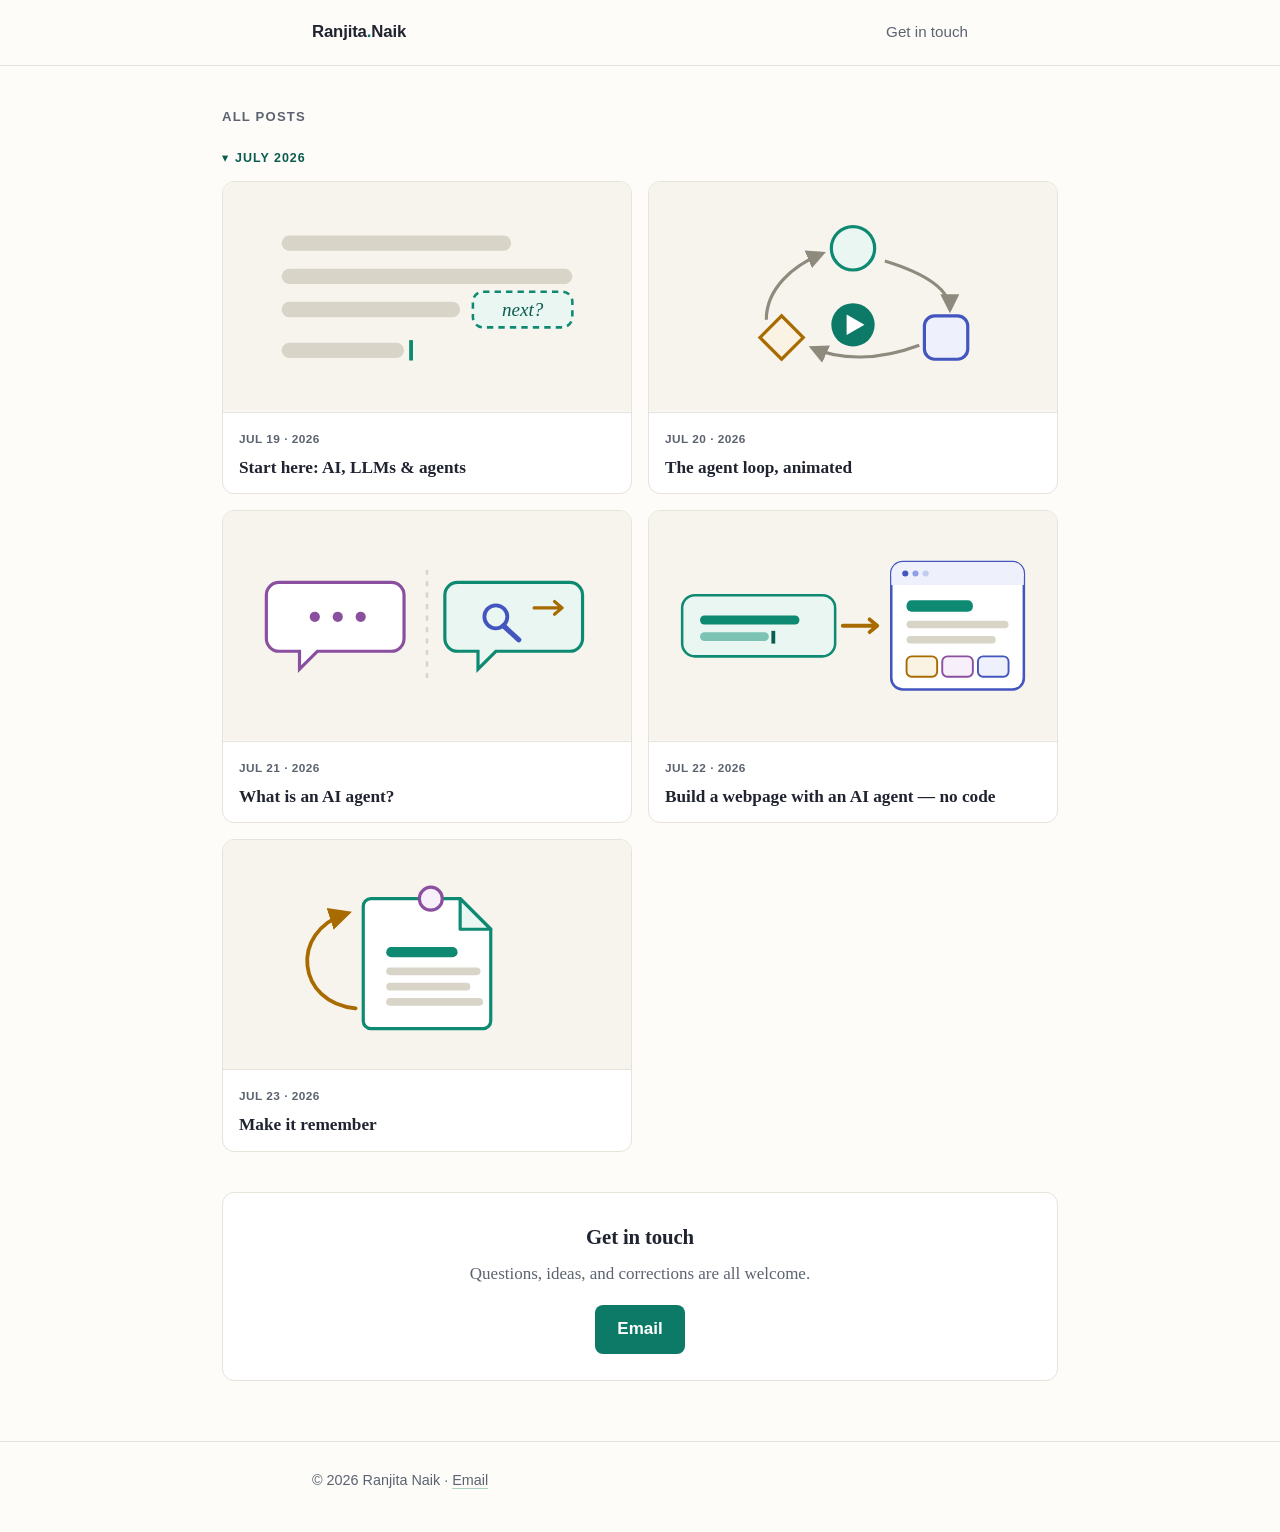
==== index.html @ f2ccf0ec "Add files via upload" ====
<!DOCTYPE html>
<html lang="en">
<head>
<meta charset="UTF-8">
<meta name="viewport" content="width=device-width, initial-scale=1.0">
<link rel="icon" href="data:image/svg+xml,%3Csvg xmlns=%27http://www.w3.org/2000/svg%27 viewBox=%270 0 64 64%27%3E%3Crect width=%2764%27 height=%2764%27 rx=%2714%27 fill=%27%230d7a68%27/%3E%3Ctext x=%2732%27 y=%2744%27 font-family=%27Georgia,serif%27 font-size=%2736%27 font-weight=%27bold%27 fill=%27%23fff%27 text-anchor=%27middle%27%3ER%3C/text%3E%3C/svg%3E">
<meta name="theme-color" content="#0d7a68">
<meta property="og:title" content="Ranjita Naik">
<meta property="og:description" content="Notes on things I'm figuring out, explained from first principles.">
<meta property="og:type" content="website">
<meta property="og:url" content="https://ranjita-naik.github.io/index.html">
<meta property="og:site_name" content="Ranjita Naik">
<meta name="twitter:card" content="summary">
<link rel="alternate" type="application/rss+xml" title="Ranjita Naik — all writing" href="https://ranjita-naik.github.io/feed.xml">
<title>Ranjita Naik</title>
<meta name="description" content="Notes on things I'm figuring out, explained from first principles.">
<style>
:root {
  --bg: #fdfcf9;
  --ink: #1f2430;
  --muted: #5c6370;
  --accent: #0d7a68;
  --accent-dark: #0a5c4f;
  --line: #e7e3da;
  --card: #ffffff;
  --serif: Charter, "Bitstream Charter", Cambria, Georgia, "Times New Roman", serif;
  --sans: -apple-system, BlinkMacSystemFont, "Segoe UI", Roboto, Helvetica, Arial, sans-serif;
  --mono: ui-monospace, "SF Mono", Menlo, Consolas, monospace;
}
* { box-sizing: border-box; }
html { scroll-behavior: smooth; }
::selection { background: #cdeae2; }
body {
  margin: 0;
  background: var(--bg);
  color: var(--ink);
  font: 17px/1.7 var(--sans);
  -webkit-font-smoothing: antialiased;
  text-rendering: optimizeLegibility;
}
.wrap { max-width: 700px; margin: 0 auto; padding: 0 22px; }
header.site {
  border-bottom: 1px solid var(--line);
  padding: 18px 0;
  background: var(--bg);
}
header.site .wrap { display: flex; align-items: baseline; justify-content: space-between; flex-wrap: wrap; gap: 8px; }
.logo { font-weight: 700; font-size: 1.05rem; color: var(--ink); text-decoration: none; letter-spacing: -0.01em; }
.logo span { color: var(--accent); }
nav a { color: var(--muted); text-decoration: none; margin-left: 18px; font-size: 0.95rem; }
nav a:hover, nav a.active { color: var(--accent); }
h1, h2, h3 { font-family: var(--serif); font-weight: 700; }
h1 { font-size: 2.15rem; line-height: 1.22; letter-spacing: -0.015em; margin: 0 0 12px; }
h2 { font-size: 1.45rem; letter-spacing: -0.008em; margin: 2.2em 0 0.5em; }
h3 { font-size: 1.12rem; margin: 1.8em 0 0.4em; }
a { color: var(--accent); text-decoration-color: rgba(13, 122, 104, 0.35); text-underline-offset: 3px; }
a:hover { color: var(--accent-dark); text-decoration-color: rgba(10, 92, 79, 0.7); }
:focus-visible { outline: 2px solid var(--accent); outline-offset: 2px; border-radius: 2px; }
.hero { padding: 56px 0 28px; }
.hero .kicker {
  color: var(--accent);
  font-weight: 600;
  font-size: 0.85rem;
  text-transform: uppercase;
  letter-spacing: 0.08em;
  margin-bottom: 10px;
}
.hero p.lead { font-family: var(--serif); font-size: 1.22rem; line-height: 1.6; color: var(--muted); margin: 0; }
.post-list { list-style: none; padding: 0; margin: 24px 0 60px; }
.post-list li {
  background: var(--card);
  border: 1px solid var(--line);
  border-radius: 10px;
  padding: 20px 22px;
  margin-bottom: 14px;
  transition: border-color 0.15s ease;
}
.post-list li:hover { border-color: #cfc9bc; }
.post-list .date { color: var(--muted); font-size: 0.85rem; }
.post-list a.title { font-family: var(--serif); font-weight: 700; font-size: 1.18rem; line-height: 1.35; text-decoration: none; display: block; margin: 2px 0 6px; }
.post-list p { font-family: var(--serif); margin: 0; color: var(--muted); font-size: 1rem; }
.tag {
  display: inline-block;
  font-size: 0.75rem;
  font-weight: 600;
  color: var(--accent-dark);
  background: #e4f2ee;
  border-radius: 20px;
  padding: 2px 10px;
  margin-bottom: 6px;
}
article { padding: 48px 0 30px; }
article .meta { color: var(--muted); font-size: 0.9rem; margin-bottom: 28px; }
article p, article blockquote, article ul, article ol {
  font-family: var(--serif);
  font-size: 1.08rem;
  line-height: 1.75;
}
article p { margin: 0 0 1.15em; }
article blockquote {
  margin: 1.4em 0;
  padding: 4px 20px;
  border-left: 3px solid var(--accent);
  color: var(--muted);
  font-style: italic;
  font-size: 1.14rem;
}
article code, code {
  font-family: var(--mono);
  background: #f0ede6;
  border-radius: 4px;
  padding: 1px 6px;
  font-size: 0.82em;
}
.note {
  font-family: var(--serif);
  background: #f4f1ea;
  border: 1px solid var(--line);
  border-radius: 10px;
  padding: 14px 18px;
  font-size: 0.98rem;
  color: var(--muted);
}
.signup {
  background: var(--card);
  border: 1px solid var(--line);
  border-radius: 12px;
  padding: 26px;
  margin: 40px 0 60px;
  text-align: center;
}
.signup h2 { margin: 0 0 6px; font-size: 1.3rem; }
.signup p { font-family: var(--serif); color: var(--muted); margin: 0 0 16px; }
.signup .btn {
  display: inline-block;
  font-family: var(--sans);
  background: var(--accent);
  color: #fff;
  text-decoration: none;
  font-weight: 600;
  border-radius: 8px;
  padding: 10px 22px;
}
.signup .btn:hover { background: var(--accent-dark); }
footer.site {
  border-top: 1px solid var(--line);
  padding: 26px 0 40px;
  color: var(--muted);
  font-size: 0.9rem;
}
footer.site a { color: var(--muted); }
@media (max-width: 520px) {
  h1 { font-size: 1.7rem; }
  .hero { padding: 36px 0 20px; }
  article p, article blockquote, article ul, article ol { font-size: 1.04rem; }
}
@media print {
  header.site nav, .signup, footer.site { display: none; }
  body { background: #fff; }
}

/* two-column layout with date-grouped post pane */
.layout { display: grid; grid-template-columns: 240px minmax(0, 1fr); gap: 44px; max-width: 1040px; margin: 0 auto; padding: 0 22px; }
.layout > main.content { max-width: 700px; min-width: 0; }
.layout > main.content.wide { max-width: none; }
.sidebar { position: sticky; top: 24px; align-self: start; padding: 26px 0; }
.sb-title { font-family: var(--sans); font-size: 0.78rem; font-weight: 700; text-transform: uppercase; letter-spacing: 0.09em; color: var(--muted); margin-bottom: 10px; }
.sb-month { font-family: var(--sans); font-size: 0.72rem; font-weight: 700; text-transform: uppercase; letter-spacing: 0.08em; color: var(--accent-dark); margin: 14px 0 4px; }
.sb-item { display: flex; gap: 9px; align-items: baseline; font-family: var(--sans); font-size: 0.88rem; line-height: 1.45; color: var(--ink); text-decoration: none; padding: 6px 9px; border-radius: 8px; }
.sb-item:hover { background: #f0ede6; color: var(--accent-dark); }
.sb-item.on { background: #e4f2ee; color: var(--accent-dark); font-weight: 600; }
.sb-d { flex: 0 0 42px; font-size: 0.73rem; color: var(--muted); }
.sb-links { font-family: var(--sans); font-size: 0.8rem; color: var(--muted); margin-top: 18px; padding-top: 14px; border-top: 1px solid var(--line); line-height: 2; }
.sb-links a { color: var(--muted); }
.sb-links a:hover { color: var(--accent-dark); }
@media (max-width: 880px) {
  .layout { grid-template-columns: 1fr; gap: 0; }
  .sidebar { position: static; order: 2; border-top: 1px solid var(--line); margin-top: 20px; }
}
@media print { .sidebar { display: none; } }

/* inline-code chips must NOT apply inside pre blocks */
pre code { background: transparent; padding: 0; border-radius: 0; font-size: inherit; color: inherit; }
/* readable selection inside dark code blocks */
pre ::selection, pre::selection { background: #0d7a68; color: #ffffff; }
/* collapsible month groups (pane + homepage) */
details.sb-group > summary, details.mgroup > summary {
  cursor: pointer; list-style: none; display: flex; align-items: center; gap: 6px;
  font-family: var(--sans); font-size: 0.72rem; font-weight: 700;
  text-transform: uppercase; letter-spacing: 0.08em; color: var(--accent-dark); margin: 14px 0 4px;
}
details.sb-group > summary::-webkit-details-marker, details.mgroup > summary::-webkit-details-marker { display: none; }
details.sb-group > summary::before, details.mgroup > summary::before { content: "\25B8"; font-size: 0.85em; transition: transform 0.15s ease; }
details.sb-group[open] > summary::before, details.mgroup[open] > summary::before { transform: rotate(90deg); }
details.mgroup > summary { font-size: 0.78rem; margin: 20px 0 10px; }
</style>
<style>
.grid { display: grid; grid-template-columns: repeat(2, 1fr); gap: 16px; margin: 12px 0 10px; }
@media (max-width: 620px) { .grid { grid-template-columns: 1fr; } }
.card { display: block; background: var(--card); border: 1px solid var(--line); border-radius: 12px; overflow: hidden; text-decoration: none; transition: border-color 0.15s ease, transform 0.15s ease; }
.card:hover { border-color: var(--accent); transform: translateY(-2px); }
.card svg { display: block; width: 100%; height: auto; border-bottom: 1px solid var(--line); }
.card .cb { display: block; padding: 11px 16px 14px; }
.card .cd { font-family: var(--sans); font-size: 0.74rem; font-weight: 600; letter-spacing: 0.04em; text-transform: uppercase; color: var(--muted); }
.card .ct { font-family: var(--serif); font-weight: 700; font-size: 1.08rem; color: var(--ink); line-height: 1.35; display: block; margin-top: 3px; }
.card:hover .ct { color: var(--accent-dark); }
</style>
</head>
<body>
<header class="site">
  <div class="wrap">
    <a class="logo" href="index.html">Ranjita<span>.</span>Naik</a>
    <nav><a href="mailto:ranjitawrites@gmail.com">Get in touch</a></nav>
  </div>
</header>

<main class="wrap" style="padding-top: 40px; max-width: 880px;">
  <div class="sb-title" style="font-size:0.82rem;">All posts</div>
  <details class="mgroup" open>
  <summary>July 2026</summary>
  <div class="grid">
    <a class="card" href="posts/start-here-llms-and-agents.html">
<svg viewBox="0 0 320 180" role="img" aria-label="Thumbnail: a sentence being autocompleted — the seed idea behind LLMs">
<rect width="320" height="180" fill="#f7f4ee"/>
<rect x="46" y="42" width="180" height="12" rx="6" fill="#d9d4c8"/>
<rect x="46" y="68" width="228" height="12" rx="6" fill="#d9d4c8"/>
<rect x="46" y="94" width="140" height="12" rx="6" fill="#d9d4c8"/>
<rect x="196" y="86" width="78" height="28" rx="8" fill="#e9f6f2" stroke="#0e8a72" stroke-width="2" stroke-dasharray="5 4"/>
<text x="235" y="105" text-anchor="middle" font-family="Georgia,serif" font-size="15" font-style="italic" fill="#0a5c4f">next?</text>
<rect x="46" y="126" width="96" height="12" rx="6" fill="#d9d4c8"/>
<rect x="146" y="124" width="3" height="16" fill="#0e8a72"/>
</svg>
      <span class="cb"><span class="cd">Jul 19 · 2026</span><span class="ct">Start here: AI, LLMs &amp; agents</span></span>
    </a>
    <a class="card" href="learn/agent-loop.html">
<svg viewBox="0 0 320 180" role="img" aria-label="Thumbnail: the think–act–observe loop with a play button">
<rect width="320" height="180" fill="#f7f4ee"/>
<circle cx="160" cy="52" r="17" fill="#e9f6f2" stroke="#0e8a72" stroke-width="2.5"/>
<rect x="216" y="105" width="34" height="34" rx="8" fill="#eef0fb" stroke="#4356c0" stroke-width="2.5"/>
<path d="M 87 122 L 104 105 L 121 122 L 104 139 Z" fill="#faf3e4" stroke="#a86b00" stroke-width="2.5"/>
<path d="M 185 62 C 224 74, 236 88, 236 100" stroke="#8f8a7e" stroke-width="2.5" fill="none" marker-end="url(#ta)"/>
<path d="M 212 128 C 180 140, 150 140, 128 130" stroke="#8f8a7e" stroke-width="2.5" fill="none" marker-end="url(#ta)"/>
<path d="M 92 108 C 92 84, 112 66, 136 56" stroke="#8f8a7e" stroke-width="2.5" fill="none" marker-end="url(#ta)"/>
<circle cx="160" cy="112" r="17" fill="#0d7a68"/>
<path d="M 155 104 L 169 112 L 155 120 Z" fill="#ffffff"/>
<defs><marker id="ta" viewBox="0 0 10 10" refX="8" refY="5" markerWidth="6" markerHeight="6" orient="auto"><path d="M 0 0 L 10 5 L 0 10 z" fill="#8f8a7e"/></marker></defs>
</svg>
      <span class="cb"><span class="cd">Jul 20 · 2026</span><span class="ct">The agent loop, animated</span></span>
    </a>
    <a class="card" href="posts/what-is-an-ai-agent.html">
<svg viewBox="0 0 320 180" role="img" aria-label="Thumbnail: a chat bubble versus an agent that holds a tool">
<rect width="320" height="180" fill="#f7f4ee"/>
<path d="M 44 56 h 88 a 10 10 0 0 1 10 10 v 34 a 10 10 0 0 1 -10 10 h -58 l -14 14 v -14 h -16 a 10 10 0 0 1 -10 -10 v -34 a 10 10 0 0 1 10 -10 z" fill="#ffffff" stroke="#8a4f9e" stroke-width="2.5"/>
<circle cx="72" cy="83" r="4" fill="#8a4f9e"/><circle cx="90" cy="83" r="4" fill="#8a4f9e"/><circle cx="108" cy="83" r="4" fill="#8a4f9e"/>
<line x1="160" y1="46" x2="160" y2="134" stroke="#d9d4c8" stroke-width="2" stroke-dasharray="4 5"/>
<path d="M 184 56 h 88 a 10 10 0 0 1 10 10 v 34 a 10 10 0 0 1 -10 10 h -58 l -14 14 v -14 h -16 a 10 10 0 0 1 -10 -10 v -34 a 10 10 0 0 1 10 -10 z" fill="#e9f6f2" stroke="#0e8a72" stroke-width="2.5"/>
<circle cx="214" cy="83" r="9" fill="none" stroke="#4356c0" stroke-width="3"/>
<line x1="220" y1="90" x2="232" y2="101" stroke="#4356c0" stroke-width="4" stroke-linecap="round"/>
<path d="M 244 76 h 20 m -4 -5 l 6 5 l -6 5" stroke="#a86b00" stroke-width="2.5" fill="none" stroke-linecap="round" stroke-linejoin="round"/>
</svg>
      <span class="cb"><span class="cd">Jul 21 · 2026</span><span class="ct">What is an AI agent?</span></span>
    </a>
    <a class="card" href="learn/build-with-an-agent.html">
<svg viewBox="0 0 320 180" role="img" aria-label="Thumbnail: a plain-English request turning into a webpage">
<rect width="320" height="180" fill="#f7f4ee"/>
<rect x="26" y="66" width="120" height="48" rx="10" fill="#e9f6f2" stroke="#0e8a72" stroke-width="2"/>
<rect x="40" y="82" width="78" height="7" rx="3.5" fill="#0e8a72"/>
<rect x="40" y="95" width="54" height="7" rx="3.5" fill="#7cc3b4"/>
<rect x="96" y="94" width="3" height="10" fill="#0a5c4f"/>
<path d="M 152 90 h 26 m -5 -5 l 6 5 l -6 5" stroke="#a86b00" stroke-width="3" fill="none" stroke-linecap="round" stroke-linejoin="round"/>
<rect x="190" y="40" width="104" height="100" rx="9" fill="#ffffff" stroke="#4356c0" stroke-width="2"/>
<rect x="190" y="40" width="104" height="18" rx="9" fill="#eef0fb"/>
<rect x="190" y="49" width="104" height="9" fill="#eef0fb"/>
<circle cx="201" cy="49" r="2.4" fill="#4356c0"/><circle cx="209" cy="49" r="2.4" fill="#8fa0e8"/><circle cx="217" cy="49" r="2.4" fill="#c2ccf2"/>
<rect x="202" y="70" width="52" height="9" rx="4" fill="#0e8a72"/>
<rect x="202" y="86" width="80" height="6" rx="3" fill="#d9d4c8"/>
<rect x="202" y="98" width="70" height="6" rx="3" fill="#d9d4c8"/>
<rect x="202" y="114" width="24" height="16" rx="4" fill="#faf3e4" stroke="#a86b00" stroke-width="1.5"/>
<rect x="230" y="114" width="24" height="16" rx="4" fill="#f7effa" stroke="#8a4f9e" stroke-width="1.5"/>
<rect x="258" y="114" width="24" height="16" rx="4" fill="#eef0fb" stroke="#4356c0" stroke-width="1.5"/>
</svg>
      <span class="cb"><span class="cd">Jul 22 · 2026</span><span class="ct">Build a webpage with an AI agent — no code</span></span>
    </a>
    <a class="card" href="learn/make-it-remember.html">
<svg viewBox="0 0 320 180" role="img" aria-label="Thumbnail: a small notes file the agent re-reads at the start of every session">
<rect width="320" height="180" fill="#f7f4ee"/>
<defs><marker id="mr" viewBox="0 0 10 10" refX="7" refY="5" markerWidth="6" markerHeight="6" orient="auto"><path d="M0 0 L10 5 L0 10 z" fill="#a86b00"/></marker></defs>
<path d="M 104 132 C 58 128, 52 72, 96 58" fill="none" stroke="#a86b00" stroke-width="3" stroke-linecap="round" marker-end="url(#mr)"/>
<path d="M 116 46 h 70 l 24 24 v 72 a 6 6 0 0 1 -6 6 h -88 a 6 6 0 0 1 -6 -6 v -90 a 6 6 0 0 1 6 -6 z" fill="#ffffff" stroke="#0e8a72" stroke-width="2.5"/>
<path d="M 186 46 v 24 h 24 z" fill="#e9f6f2" stroke="#0e8a72" stroke-width="2.5" stroke-linejoin="round"/>
<rect x="128" y="84" width="56" height="8" rx="4" fill="#0e8a72"/>
<rect x="128" y="100" width="74" height="6" rx="3" fill="#d9d4c8"/>
<rect x="128" y="112" width="66" height="6" rx="3" fill="#d9d4c8"/>
<rect x="128" y="124" width="76" height="6" rx="3" fill="#d9d4c8"/>
<circle cx="163" cy="46" r="9" fill="#f7effa" stroke="#8a4f9e" stroke-width="2.5"/>
</svg>
      <span class="cb"><span class="cd">Jul 23 · 2026</span><span class="ct">Make it remember</span></span>
    </a>
  </div>
  </details>
  </div>

  <section class="signup">
    <h2>Get in touch</h2>
    <p>Questions, ideas, and corrections are all welcome.</p>
    <a class="btn" href="mailto:ranjitawrites@gmail.com">Email</a>
  </section>
</main>

<footer class="site">
  <div class="wrap">
    © 2026 Ranjita Naik · <a href="mailto:ranjitawrites@gmail.com">Email</a>
  </div>
</footer>

<!-- Analytics: GoatCounter — privacy-friendly, cookie-free -->
<script data-goatcounter="https://ranjita-naik.goatcounter.com/count" async src="//gc.zgo.at/count.js"></script>
</body>
</html>
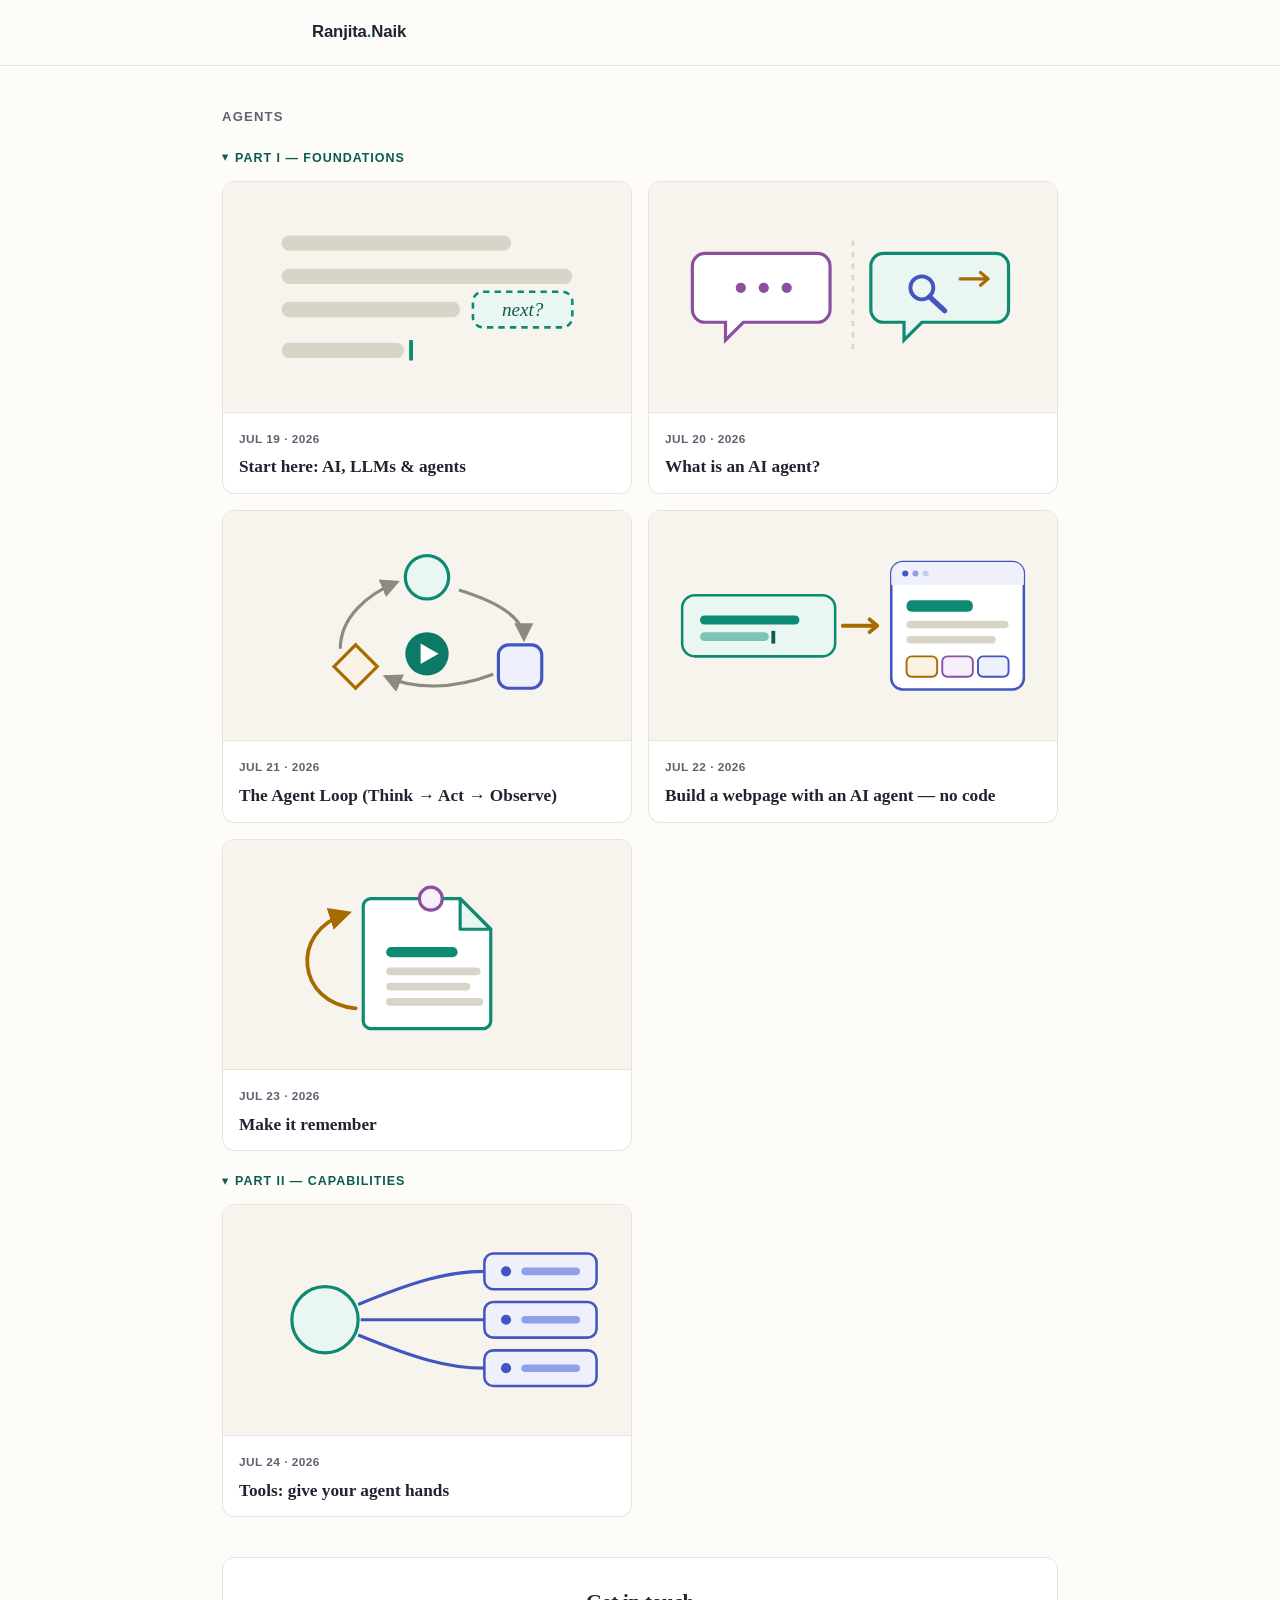
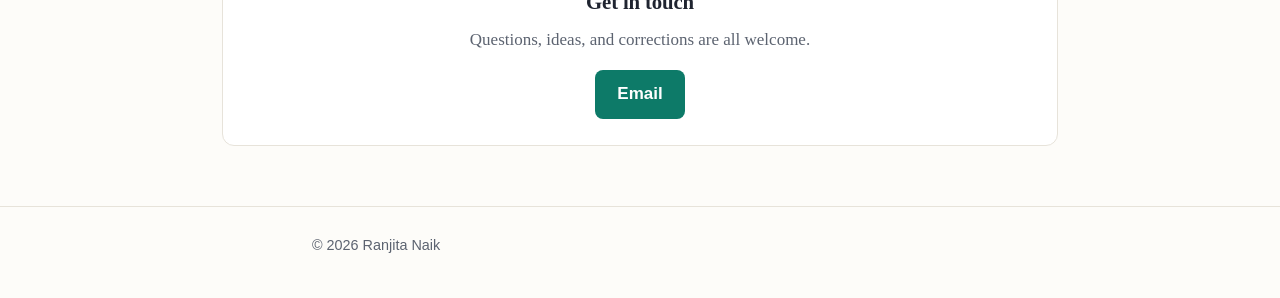
==== commit bc42dba2: "Add files via upload" ====
--- a/index.html
+++ b/index.html
@@ -210,14 +210,13 @@
 <header class="site">
   <div class="wrap">
     <a class="logo" href="index.html">Ranjita<span>.</span>Naik</a>
-    <nav><a href="mailto:ranjitawrites@gmail.com">Get in touch</a></nav>
   </div>
 </header>
 
 <main class="wrap" style="padding-top: 40px; max-width: 880px;">
-  <div class="sb-title" style="font-size:0.82rem;">All posts</div>
+  <div class="sb-title" style="font-size:0.82rem;">Agents</div>
   <details class="mgroup" open>
-  <summary>July 2026</summary>
+  <summary>Part I — Foundations</summary>
   <div class="grid">
     <a class="card" href="posts/start-here-llms-and-agents.html">
 <svg viewBox="0 0 320 180" role="img" aria-label="Thumbnail: a sentence being autocompleted — the seed idea behind LLMs">
@@ -231,6 +230,19 @@
 <rect x="146" y="124" width="3" height="16" fill="#0e8a72"/>
 </svg>
       <span class="cb"><span class="cd">Jul 19 · 2026</span><span class="ct">Start here: AI, LLMs &amp; agents</span></span>
+    </a>
+    <a class="card" href="posts/what-is-an-ai-agent.html">
+<svg viewBox="0 0 320 180" role="img" aria-label="Thumbnail: a chat bubble versus an agent that holds a tool">
+<rect width="320" height="180" fill="#f7f4ee"/>
+<path d="M 44 56 h 88 a 10 10 0 0 1 10 10 v 34 a 10 10 0 0 1 -10 10 h -58 l -14 14 v -14 h -16 a 10 10 0 0 1 -10 -10 v -34 a 10 10 0 0 1 10 -10 z" fill="#ffffff" stroke="#8a4f9e" stroke-width="2.5"/>
+<circle cx="72" cy="83" r="4" fill="#8a4f9e"/><circle cx="90" cy="83" r="4" fill="#8a4f9e"/><circle cx="108" cy="83" r="4" fill="#8a4f9e"/>
+<line x1="160" y1="46" x2="160" y2="134" stroke="#d9d4c8" stroke-width="2" stroke-dasharray="4 5"/>
+<path d="M 184 56 h 88 a 10 10 0 0 1 10 10 v 34 a 10 10 0 0 1 -10 10 h -58 l -14 14 v -14 h -16 a 10 10 0 0 1 -10 -10 v -34 a 10 10 0 0 1 10 -10 z" fill="#e9f6f2" stroke="#0e8a72" stroke-width="2.5"/>
+<circle cx="214" cy="83" r="9" fill="none" stroke="#4356c0" stroke-width="3"/>
+<line x1="220" y1="90" x2="232" y2="101" stroke="#4356c0" stroke-width="4" stroke-linecap="round"/>
+<path d="M 244 76 h 20 m -4 -5 l 6 5 l -6 5" stroke="#a86b00" stroke-width="2.5" fill="none" stroke-linecap="round" stroke-linejoin="round"/>
+</svg>
+      <span class="cb"><span class="cd">Jul 20 · 2026</span><span class="ct">What is an AI agent?</span></span>
     </a>
     <a class="card" href="learn/agent-loop.html">
 <svg viewBox="0 0 320 180" role="img" aria-label="Thumbnail: the think–act–observe loop with a play button">
@@ -245,20 +257,7 @@
 <path d="M 155 104 L 169 112 L 155 120 Z" fill="#ffffff"/>
 <defs><marker id="ta" viewBox="0 0 10 10" refX="8" refY="5" markerWidth="6" markerHeight="6" orient="auto"><path d="M 0 0 L 10 5 L 0 10 z" fill="#8f8a7e"/></marker></defs>
 </svg>
-      <span class="cb"><span class="cd">Jul 20 · 2026</span><span class="ct">The agent loop, animated</span></span>
-    </a>
-    <a class="card" href="posts/what-is-an-ai-agent.html">
-<svg viewBox="0 0 320 180" role="img" aria-label="Thumbnail: a chat bubble versus an agent that holds a tool">
-<rect width="320" height="180" fill="#f7f4ee"/>
-<path d="M 44 56 h 88 a 10 10 0 0 1 10 10 v 34 a 10 10 0 0 1 -10 10 h -58 l -14 14 v -14 h -16 a 10 10 0 0 1 -10 -10 v -34 a 10 10 0 0 1 10 -10 z" fill="#ffffff" stroke="#8a4f9e" stroke-width="2.5"/>
-<circle cx="72" cy="83" r="4" fill="#8a4f9e"/><circle cx="90" cy="83" r="4" fill="#8a4f9e"/><circle cx="108" cy="83" r="4" fill="#8a4f9e"/>
-<line x1="160" y1="46" x2="160" y2="134" stroke="#d9d4c8" stroke-width="2" stroke-dasharray="4 5"/>
-<path d="M 184 56 h 88 a 10 10 0 0 1 10 10 v 34 a 10 10 0 0 1 -10 10 h -58 l -14 14 v -14 h -16 a 10 10 0 0 1 -10 -10 v -34 a 10 10 0 0 1 10 -10 z" fill="#e9f6f2" stroke="#0e8a72" stroke-width="2.5"/>
-<circle cx="214" cy="83" r="9" fill="none" stroke="#4356c0" stroke-width="3"/>
-<line x1="220" y1="90" x2="232" y2="101" stroke="#4356c0" stroke-width="4" stroke-linecap="round"/>
-<path d="M 244 76 h 20 m -4 -5 l 6 5 l -6 5" stroke="#a86b00" stroke-width="2.5" fill="none" stroke-linecap="round" stroke-linejoin="round"/>
-</svg>
-      <span class="cb"><span class="cd">Jul 21 · 2026</span><span class="ct">What is an AI agent?</span></span>
+      <span class="cb"><span class="cd">Jul 21 · 2026</span><span class="ct">The Agent Loop (Think → Act → Observe)</span></span>
     </a>
     <a class="card" href="learn/build-with-an-agent.html">
 <svg viewBox="0 0 320 180" role="img" aria-label="Thumbnail: a plain-English request turning into a webpage">
@@ -298,6 +297,27 @@
     </a>
   </div>
   </details>
+  <details class="mgroup" open>
+  <summary>Part II — Capabilities</summary>
+  <div class="grid">
+    <a class="card" href="learn/tools.html">
+<svg viewBox="0 0 320 180" role="img" aria-label="Thumbnail: an agent reaching out to the tools it can now use">
+<rect width="320" height="180" fill="#f7f4ee"/>
+<circle cx="80" cy="90" r="26" fill="#e9f6f2" stroke="#0e8a72" stroke-width="2.5"/>
+<path d="M 106 78 C 150 60, 176 52, 205 52" fill="none" stroke="#4356c0" stroke-width="2.5"/>
+<path d="M 108 90 C 155 90, 180 90, 205 90" fill="none" stroke="#4356c0" stroke-width="2.5"/>
+<path d="M 106 102 C 150 120, 176 128, 205 128" fill="none" stroke="#4356c0" stroke-width="2.5"/>
+<rect x="205" y="38" width="88" height="28" rx="7" fill="#eef0fb" stroke="#4356c0" stroke-width="2"/>
+<rect x="205" y="76" width="88" height="28" rx="7" fill="#eef0fb" stroke="#4356c0" stroke-width="2"/>
+<rect x="205" y="114" width="88" height="28" rx="7" fill="#eef0fb" stroke="#4356c0" stroke-width="2"/>
+<circle cx="222" cy="52" r="4" fill="#4356c0"/><rect x="234" y="49" width="46" height="6" rx="3" fill="#8fa0e8"/>
+<circle cx="222" cy="90" r="4" fill="#4356c0"/><rect x="234" y="87" width="46" height="6" rx="3" fill="#8fa0e8"/>
+<circle cx="222" cy="128" r="4" fill="#4356c0"/><rect x="234" y="125" width="46" height="6" rx="3" fill="#8fa0e8"/>
+</svg>
+      <span class="cb"><span class="cd">Jul 24 · 2026</span><span class="ct">Tools: give your agent hands</span></span>
+    </a>
+  </div>
+  </details>
   </div>
 
   <section class="signup">
@@ -309,7 +329,7 @@
 
 <footer class="site">
   <div class="wrap">
-    © 2026 Ranjita Naik · <a href="mailto:ranjitawrites@gmail.com">Email</a>
+    © 2026 Ranjita Naik
   </div>
 </footer>
 
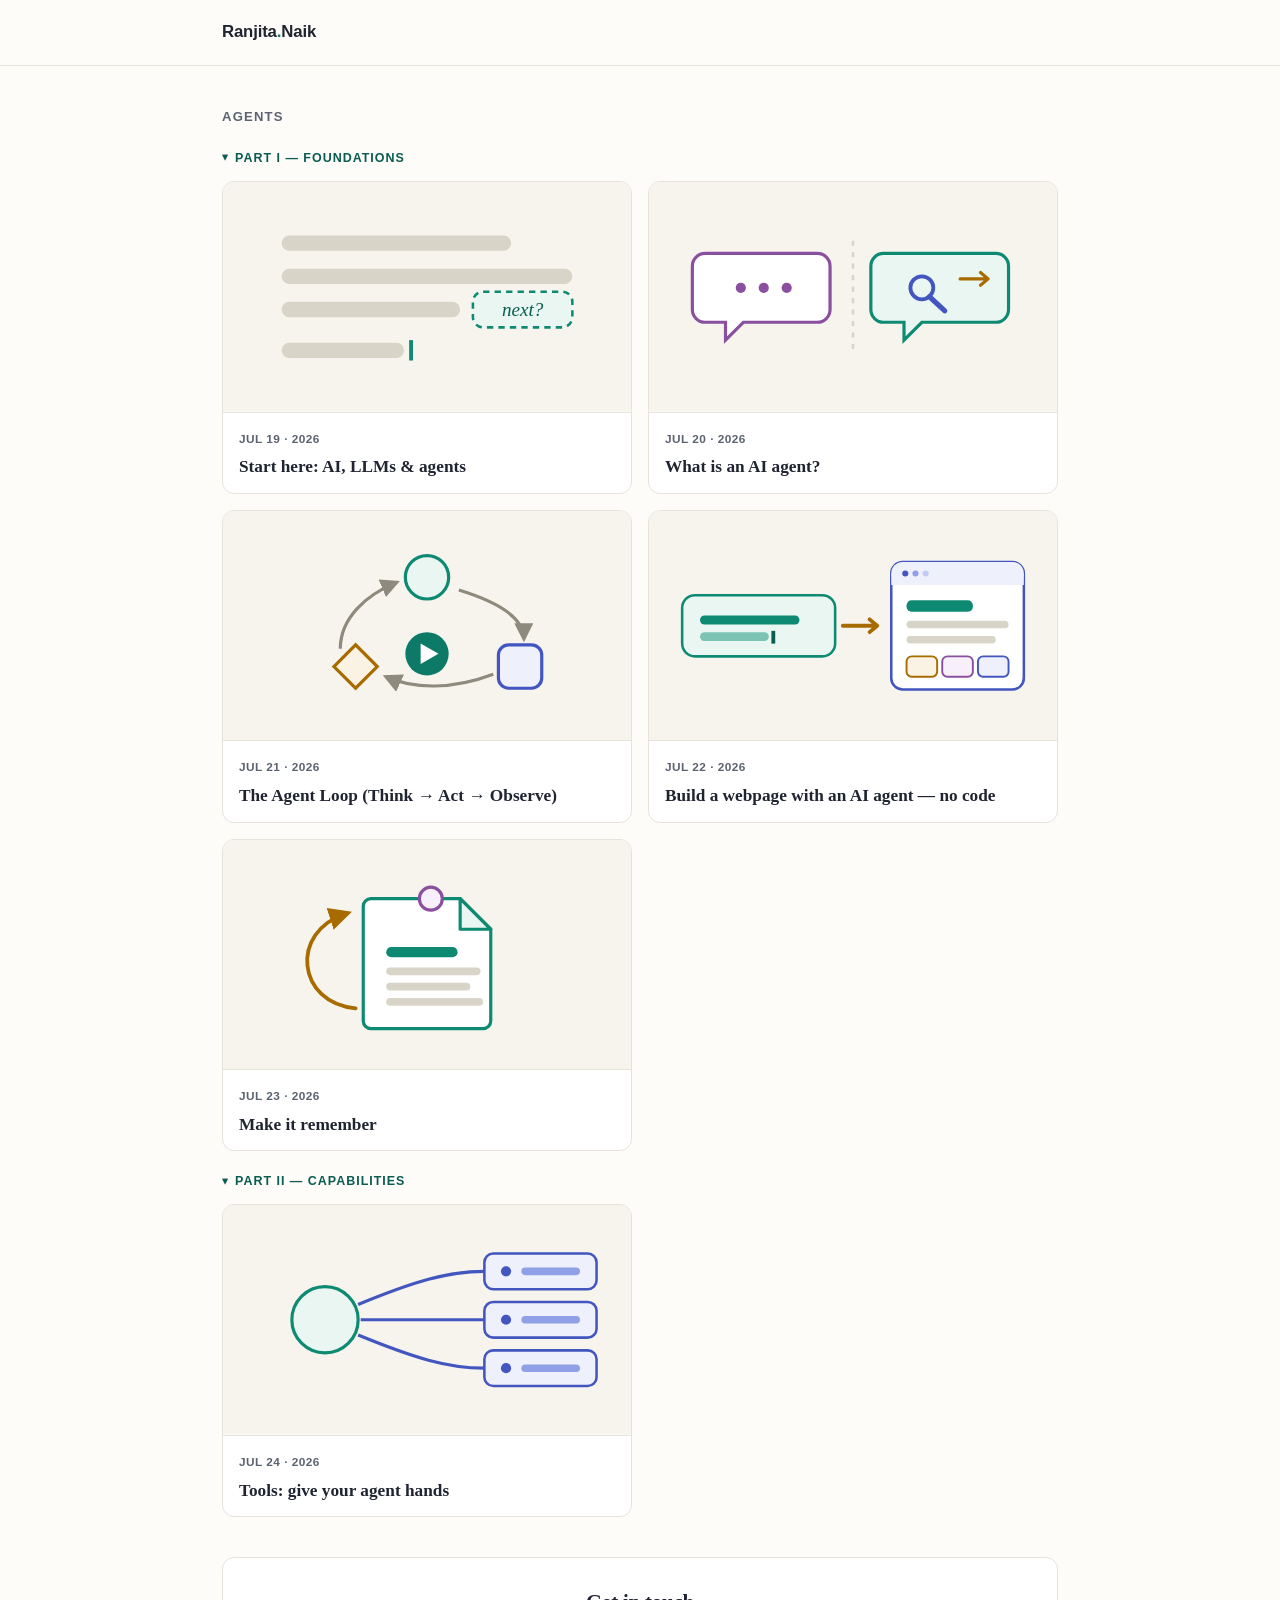
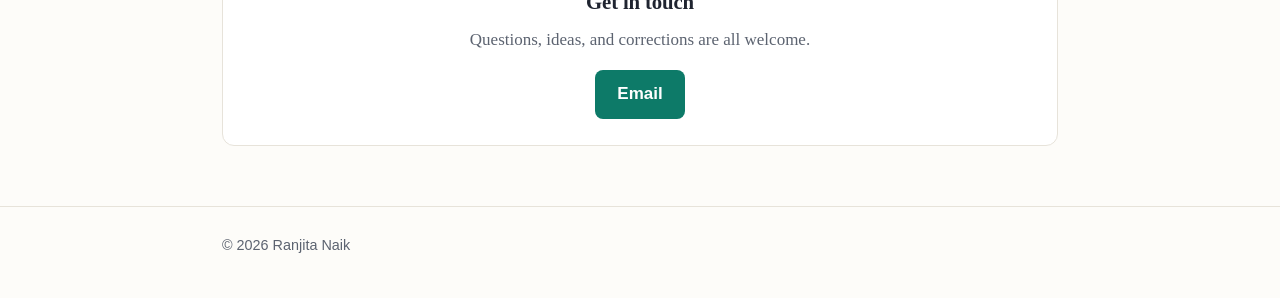
==== commit 65a218d4: "Add files via upload" ====
--- a/index.html
+++ b/index.html
@@ -44,7 +44,7 @@
   padding: 18px 0;
   background: var(--bg);
 }
-header.site .wrap { display: flex; align-items: baseline; justify-content: space-between; flex-wrap: wrap; gap: 8px; }
+header.site .wrap { display: flex; align-items: baseline; justify-content: space-between; flex-wrap: wrap; gap: 8px; max-width: 1040px; }
 .logo { font-weight: 700; font-size: 1.05rem; color: var(--ink); text-decoration: none; letter-spacing: -0.01em; }
 .logo span { color: var(--accent); }
 nav a { color: var(--muted); text-decoration: none; margin-left: 18px; font-size: 0.95rem; }
@@ -149,6 +149,7 @@
   font-size: 0.9rem;
 }
 footer.site a { color: var(--muted); }
+footer.site .wrap { max-width: 1040px; }
 @media (max-width: 520px) {
   h1 { font-size: 1.7rem; }
   .hero { padding: 36px 0 20px; }
@@ -208,7 +209,7 @@
 </head>
 <body>
 <header class="site">
-  <div class="wrap">
+  <div class="wrap" style="max-width: 880px;">
     <a class="logo" href="index.html">Ranjita<span>.</span>Naik</a>
   </div>
 </header>
@@ -328,7 +329,7 @@
 </main>
 
 <footer class="site">
-  <div class="wrap">
+  <div class="wrap" style="max-width: 880px;">
     © 2026 Ranjita Naik
   </div>
 </footer>
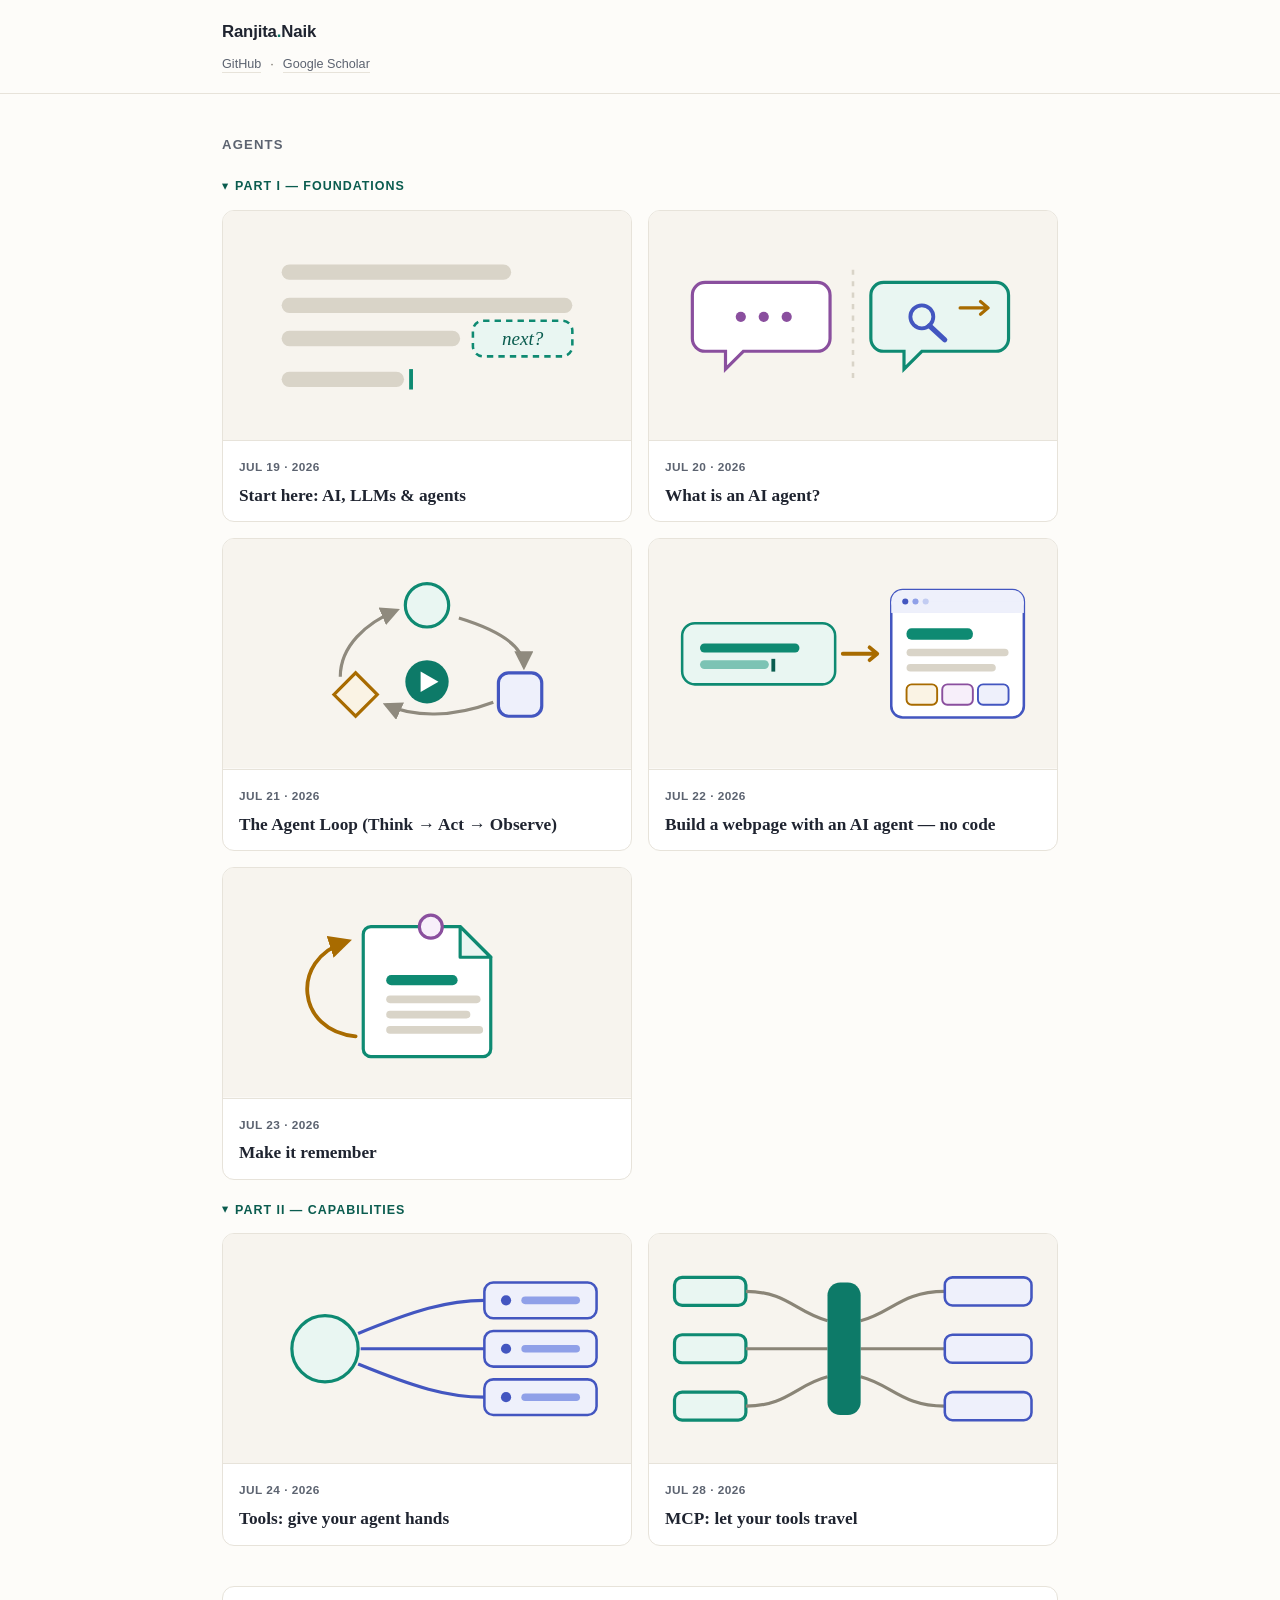
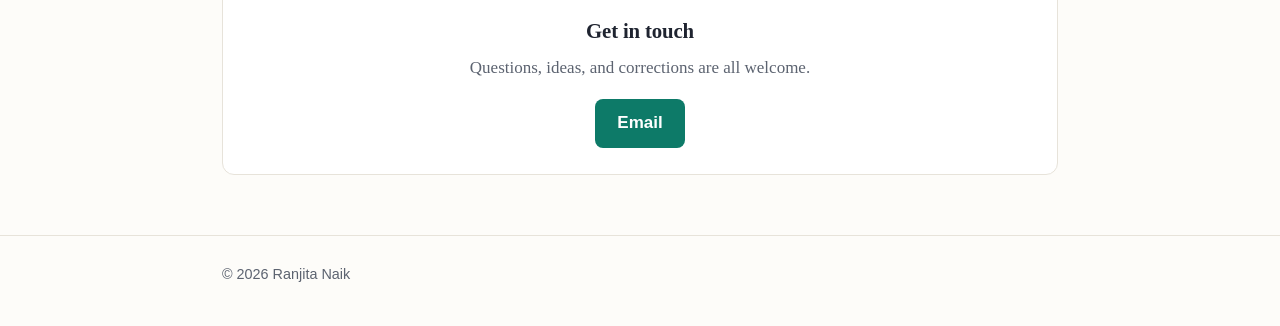
==== commit 82794e15: "Add files via upload" ====
--- a/index.html
+++ b/index.html
@@ -205,12 +205,22 @@
 .card .cd { font-family: var(--sans); font-size: 0.74rem; font-weight: 600; letter-spacing: 0.04em; text-transform: uppercase; color: var(--muted); }
 .card .ct { font-family: var(--serif); font-weight: 700; font-size: 1.08rem; color: var(--ink); line-height: 1.35; display: block; margin-top: 3px; }
 .card:hover .ct { color: var(--accent-dark); }
+
+/* identity links, tucked under the logo — homepage only */
+header.site .wrap { flex-direction: column; align-items: flex-start; gap: 7px; }
+.idlinks { font-family: var(--sans); font-size: 0.79rem; color: var(--muted); }
+.idlinks a { color: var(--muted); text-decoration: none; border-bottom: 1px solid var(--line); padding-bottom: 1px; }
+.idlinks a:hover { color: var(--accent-dark); border-bottom-color: var(--accent); }
+.idlinks .sep { margin: 0 9px; color: #6b665c; }
 </style>
 </head>
 <body>
 <header class="site">
   <div class="wrap" style="max-width: 880px;">
     <a class="logo" href="index.html">Ranjita<span>.</span>Naik</a>
+    <div class="idlinks">
+      <a href="https://github.com/ranjita-naik" rel="me noopener">GitHub</a><span class="sep">·</span><a href="https://scholar.google.com/citations?user=_EpRUk4AAAAJ&amp;hl=en" rel="me noopener">Google Scholar</a>
+    </div>
   </div>
 </header>
 
@@ -317,6 +327,27 @@
 </svg>
       <span class="cb"><span class="cd">Jul 24 · 2026</span><span class="ct">Tools: give your agent hands</span></span>
     </a>
+    <a class="card" href="learn/mcp.html">
+<svg viewBox="0 0 320 180" role="img" aria-label="Thumbnail: three AI assistants on the left and three services on the right, all connecting through one shared plug in the middle instead of one wire each.">
+<rect width="320" height="180" fill="#f7f4ee"/>
+<rect x="20" y="34" width="56" height="22" rx="6" fill="#e9f6f2" stroke="#0e8a72" stroke-width="2.5"/>
+<rect x="20" y="79" width="56" height="22" rx="6" fill="#e9f6f2" stroke="#0e8a72" stroke-width="2.5"/>
+<rect x="20" y="124" width="56" height="22" rx="6" fill="#e9f6f2" stroke="#0e8a72" stroke-width="2.5"/>
+<g fill="none" stroke="#8a8577" stroke-width="2.5">
+<path d="M 76 45 C 108 45, 116 62, 140 68"/>
+<path d="M 76 90 C 108 90, 116 90, 140 90"/>
+<path d="M 76 135 C 108 135, 116 118, 140 112"/>
+<path d="M 166 68 C 190 62, 198 45, 232 45"/>
+<path d="M 166 90 C 190 90, 198 90, 232 90"/>
+<path d="M 166 112 C 190 118, 198 135, 232 135"/>
+</g>
+<rect x="140" y="38" width="26" height="104" rx="10" fill="#0d7a68"/>
+<rect x="232" y="34" width="68" height="22" rx="6" fill="#eef0fb" stroke="#4356c0" stroke-width="2"/>
+<rect x="232" y="79" width="68" height="22" rx="6" fill="#eef0fb" stroke="#4356c0" stroke-width="2"/>
+<rect x="232" y="124" width="68" height="22" rx="6" fill="#eef0fb" stroke="#4356c0" stroke-width="2"/>
+</svg>
+      <span class="cb"><span class="cd">Jul 28 · 2026</span><span class="ct">MCP: let your tools travel</span></span>
+    </a>
   </div>
   </details>
   </div>
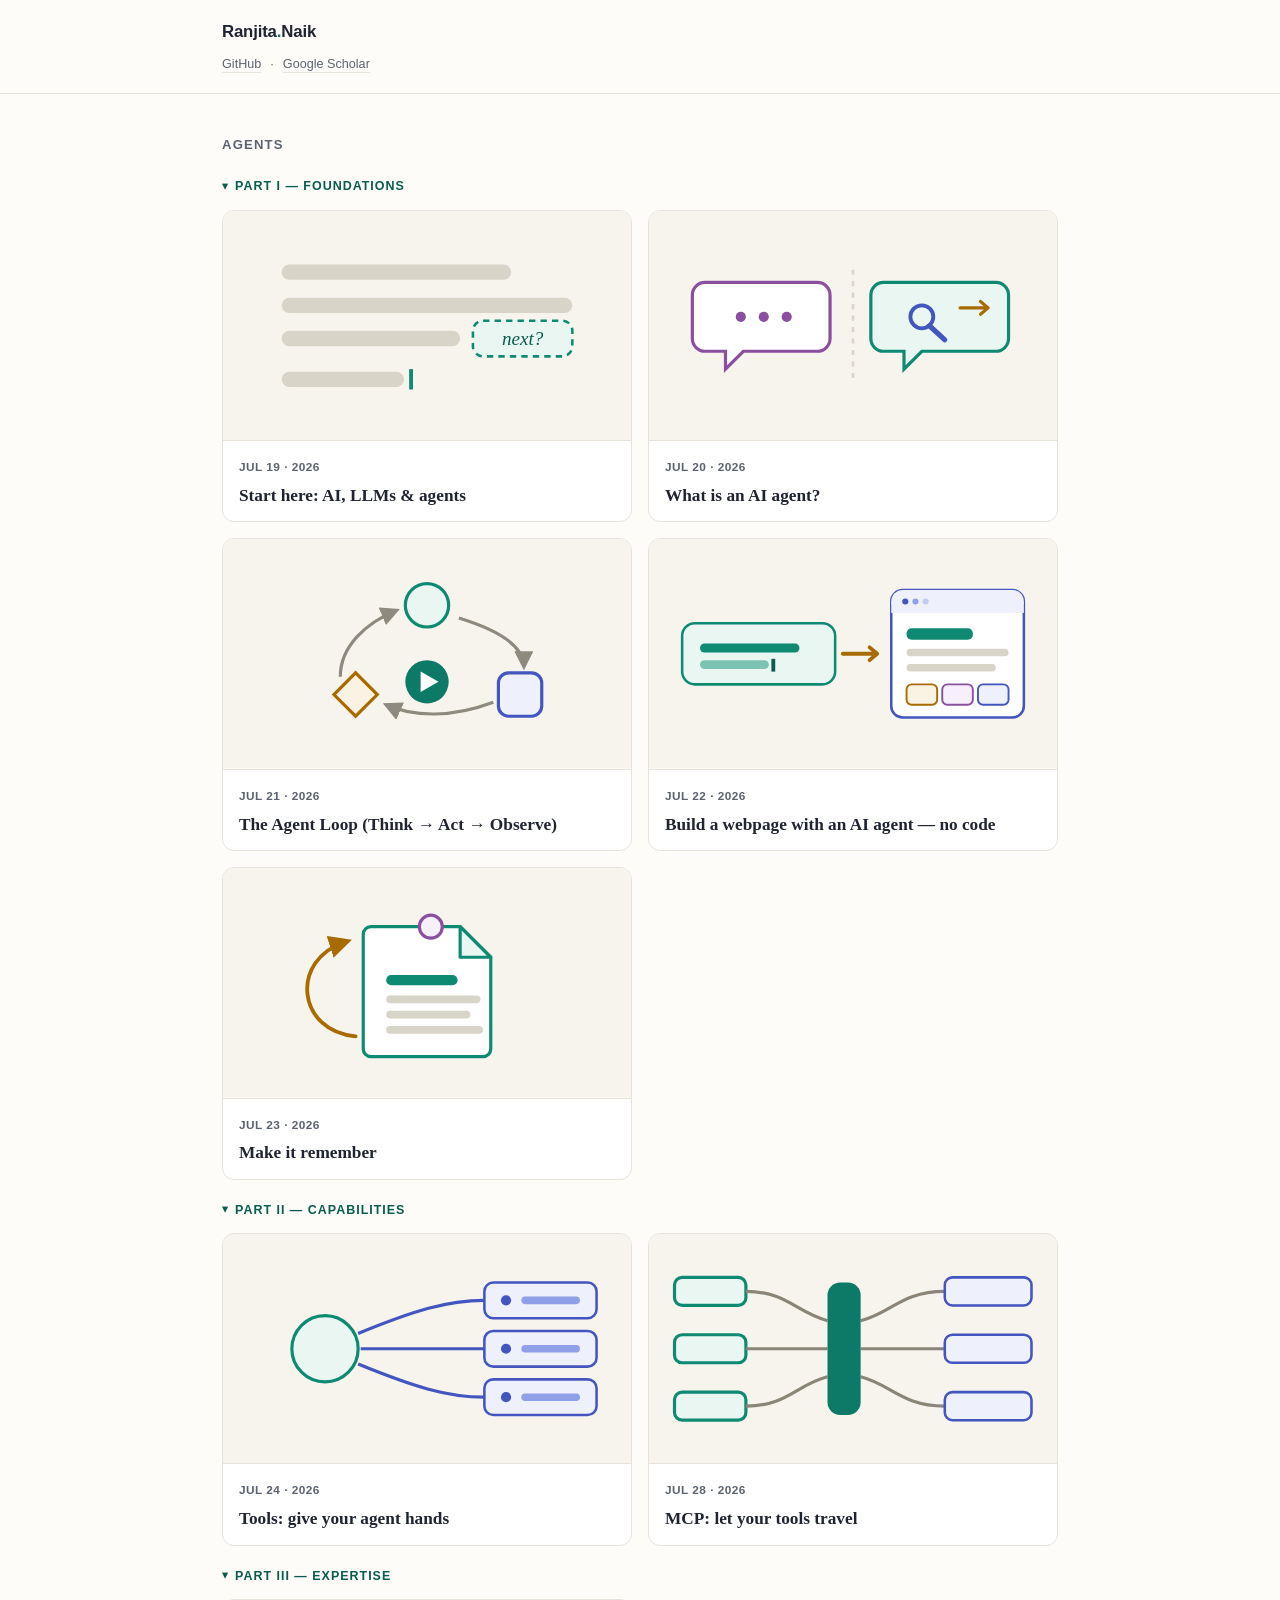
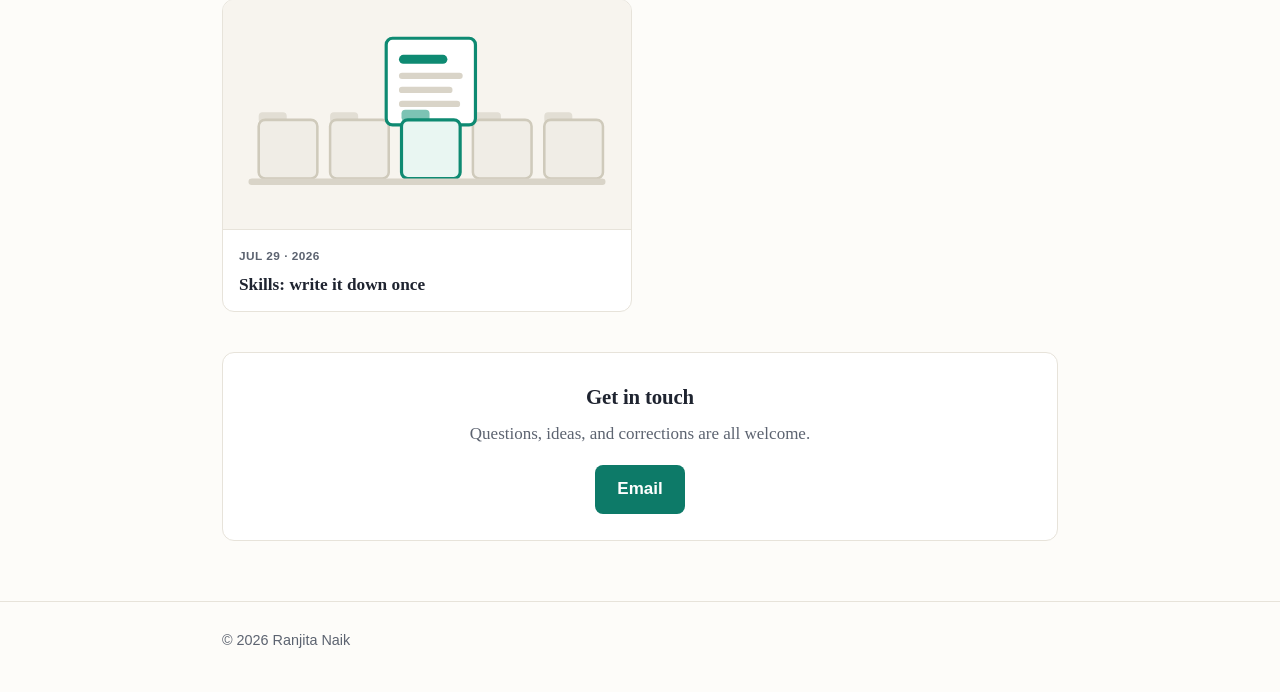
==== commit b913f40d: "Add files via upload" ====
--- a/index.html
+++ b/index.html
@@ -350,6 +350,33 @@
     </a>
   </div>
   </details>
+  <details class="mgroup" open>
+  <summary>Part III — Expertise</summary>
+  <div class="grid">
+    <a class="card" href="learn/skills.html">
+<svg viewBox="0 0 320 180" role="img" aria-label="Thumbnail: five folders in a row on a shelf; the middle one is open with a page of written instructions lifting out of it, while the other four stay shut.">
+<rect width="320" height="180" fill="#f7f4ee"/>
+<rect x="28" y="88" width="22" height="9" rx="3" fill="#e2ded4"/>
+<rect x="28" y="94" width="46" height="46" rx="5" fill="#f0ede6" stroke="#cfcabb" stroke-width="2"/>
+<rect x="84" y="88" width="22" height="9" rx="3" fill="#e2ded4"/>
+<rect x="84" y="94" width="46" height="46" rx="5" fill="#f0ede6" stroke="#cfcabb" stroke-width="2"/>
+<rect x="196" y="88" width="22" height="9" rx="3" fill="#e2ded4"/>
+<rect x="196" y="94" width="46" height="46" rx="5" fill="#f0ede6" stroke="#cfcabb" stroke-width="2"/>
+<rect x="252" y="88" width="22" height="9" rx="3" fill="#e2ded4"/>
+<rect x="252" y="94" width="46" height="46" rx="5" fill="#f0ede6" stroke="#cfcabb" stroke-width="2"/>
+<rect x="128" y="30" width="70" height="68" rx="5" fill="#ffffff" stroke="#0e8a72" stroke-width="2.5"/>
+<rect x="138" y="43" width="38" height="7" rx="3.5" fill="#0e8a72"/>
+<rect x="138" y="57" width="50" height="5" rx="2.5" fill="#d9d4c8"/>
+<rect x="138" y="68" width="42" height="5" rx="2.5" fill="#d9d4c8"/>
+<rect x="138" y="79" width="48" height="5" rx="2.5" fill="#d9d4c8"/>
+<rect x="140" y="86" width="22" height="9" rx="3" fill="#7cc3b4"/>
+<rect x="140" y="94" width="46" height="46" rx="5" fill="#e9f6f2" stroke="#0e8a72" stroke-width="2.5"/>
+<rect x="20" y="140" width="280" height="5" rx="2.5" fill="#d9d4c8"/>
+</svg>
+      <span class="cb"><span class="cd">Jul 29 · 2026</span><span class="ct">Skills: write it down once</span></span>
+    </a>
+  </div>
+  </details>
   </div>
 
   <section class="signup">
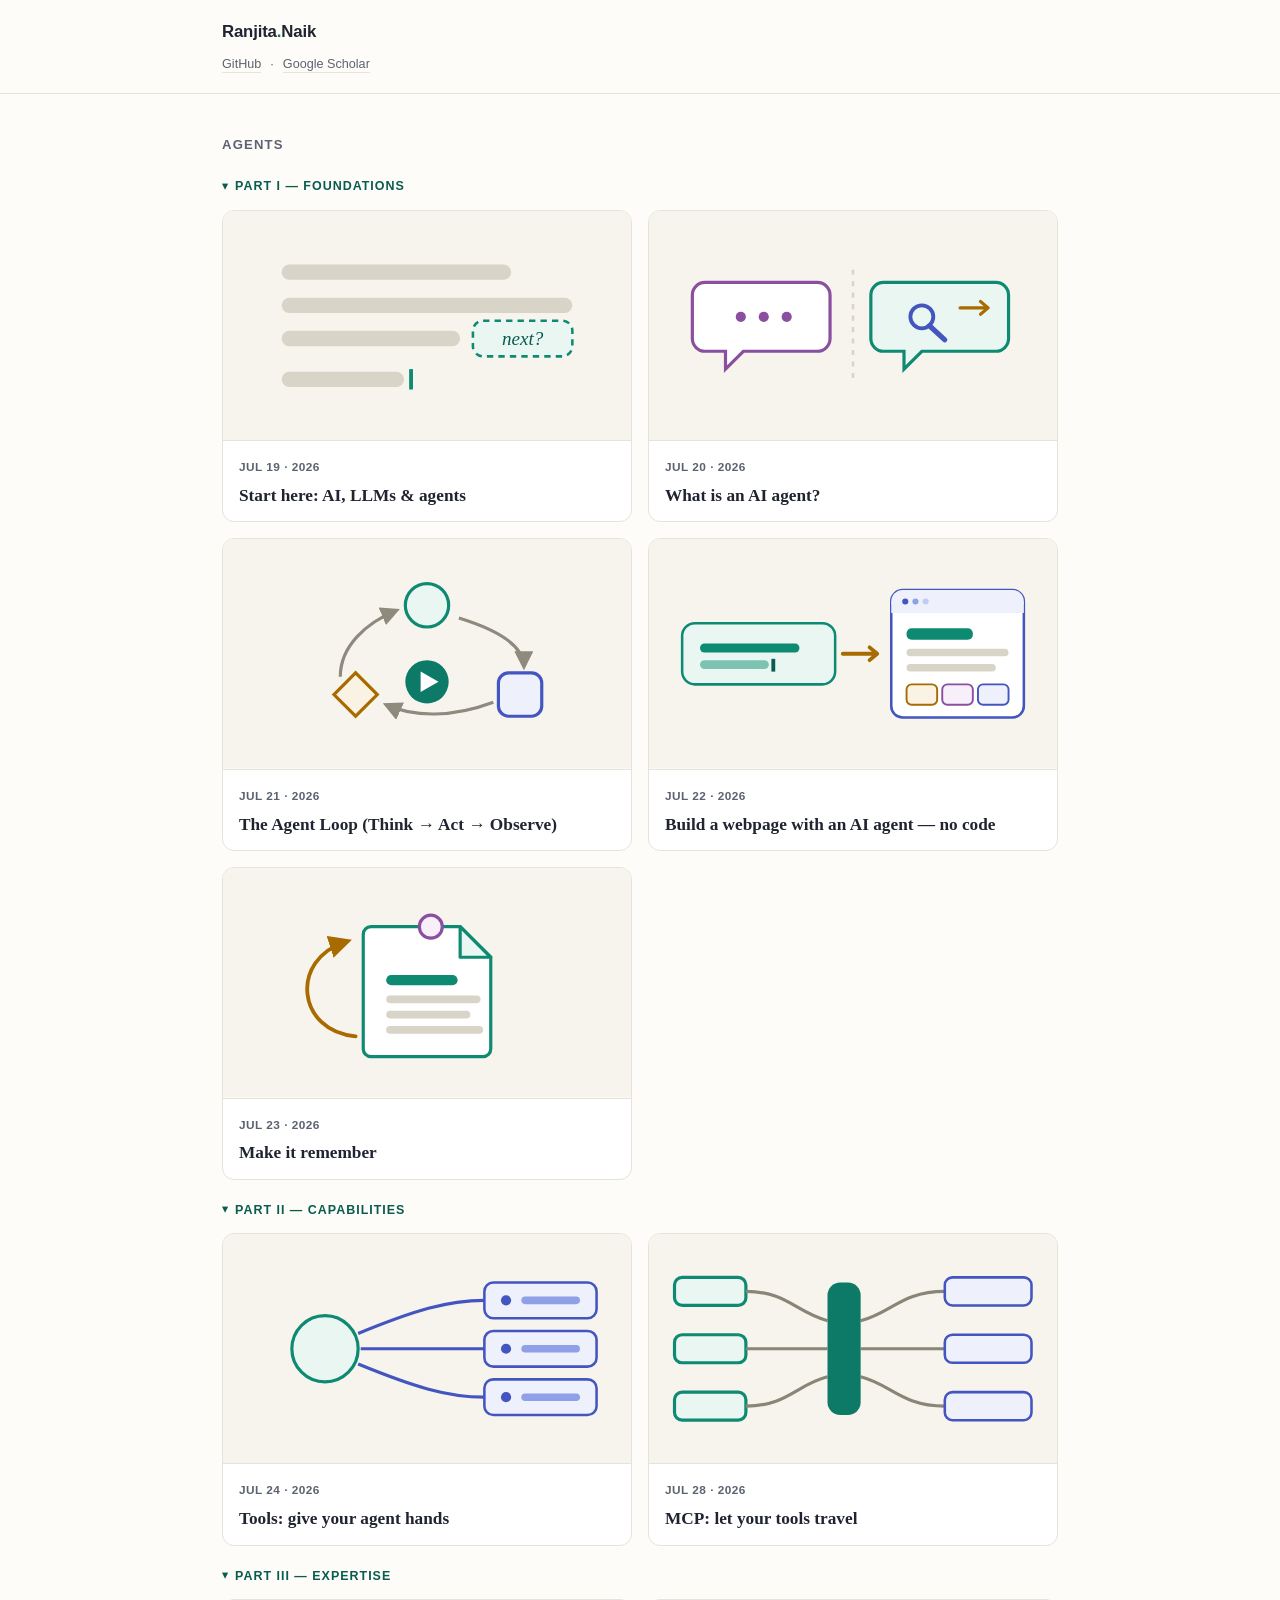
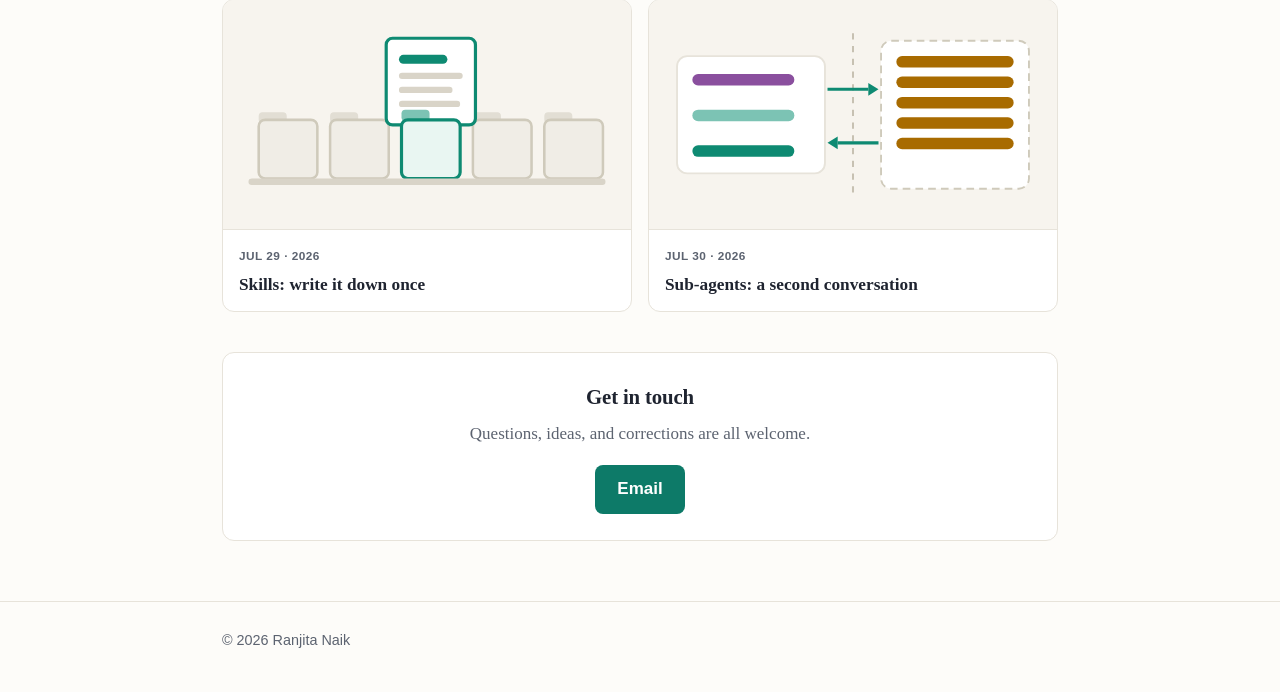
==== commit 0dbd6610: "Add files via upload" ====
--- a/index.html
+++ b/index.html
@@ -375,6 +375,27 @@
 </svg>
       <span class="cb"><span class="cd">Jul 29 · 2026</span><span class="ct">Skills: write it down once</span></span>
     </a>
+    <a class="card" href="learn/sub-agents.html">
+<svg viewBox="0 0 320 180" role="img" aria-label="Thumbnail: two conversations divided by a dotted line. The left one holds three short bars; the right one is stacked with everything it read. One arrow crosses over carrying the instruction and one crosses back carrying the answer, and nothing else crosses.">
+<rect width="320" height="180" fill="#f7f4ee"/>
+<path d="M 160 26 L 160 156" stroke="#c7c1b2" stroke-width="1.6" stroke-dasharray="5 5"/>
+<rect x="22" y="44" width="116" height="92" rx="8" fill="#ffffff" stroke="#e7e3da" stroke-width="1.5"/>
+<rect x="34" y="58" width="80" height="9" rx="4.5" fill="#8a4f9e"/>
+<rect x="34" y="86" width="80" height="9" rx="4.5" fill="#7cc3b4"/>
+<rect x="34" y="114" width="80" height="9" rx="4.5" fill="#0e8a72"/>
+<rect x="182" y="32" width="116" height="116" rx="8" fill="#ffffff" stroke="#cfcabb" stroke-width="1.5" stroke-dasharray="6 4"/>
+<rect x="194" y="44" width="92" height="9" rx="4.5" fill="#a86b00"/>
+<rect x="194" y="60" width="92" height="9" rx="4.5" fill="#a86b00"/>
+<rect x="194" y="76" width="92" height="9" rx="4.5" fill="#a86b00"/>
+<rect x="194" y="92" width="92" height="9" rx="4.5" fill="#a86b00"/>
+<rect x="194" y="108" width="92" height="9" rx="4.5" fill="#a86b00"/>
+<path d="M 140 70 L 172 70" stroke="#0e8a72" stroke-width="2.5"/>
+<path d="M 172 65 L 180 70 L 172 75 Z" fill="#0e8a72"/>
+<path d="M 180 112 L 148 112" stroke="#0e8a72" stroke-width="2.5"/>
+<path d="M 148 107 L 140 112 L 148 117 Z" fill="#0e8a72"/>
+</svg>
+      <span class="cb"><span class="cd">Jul 30 · 2026</span><span class="ct">Sub-agents: a second conversation</span></span>
+    </a>
   </div>
   </details>
   </div>
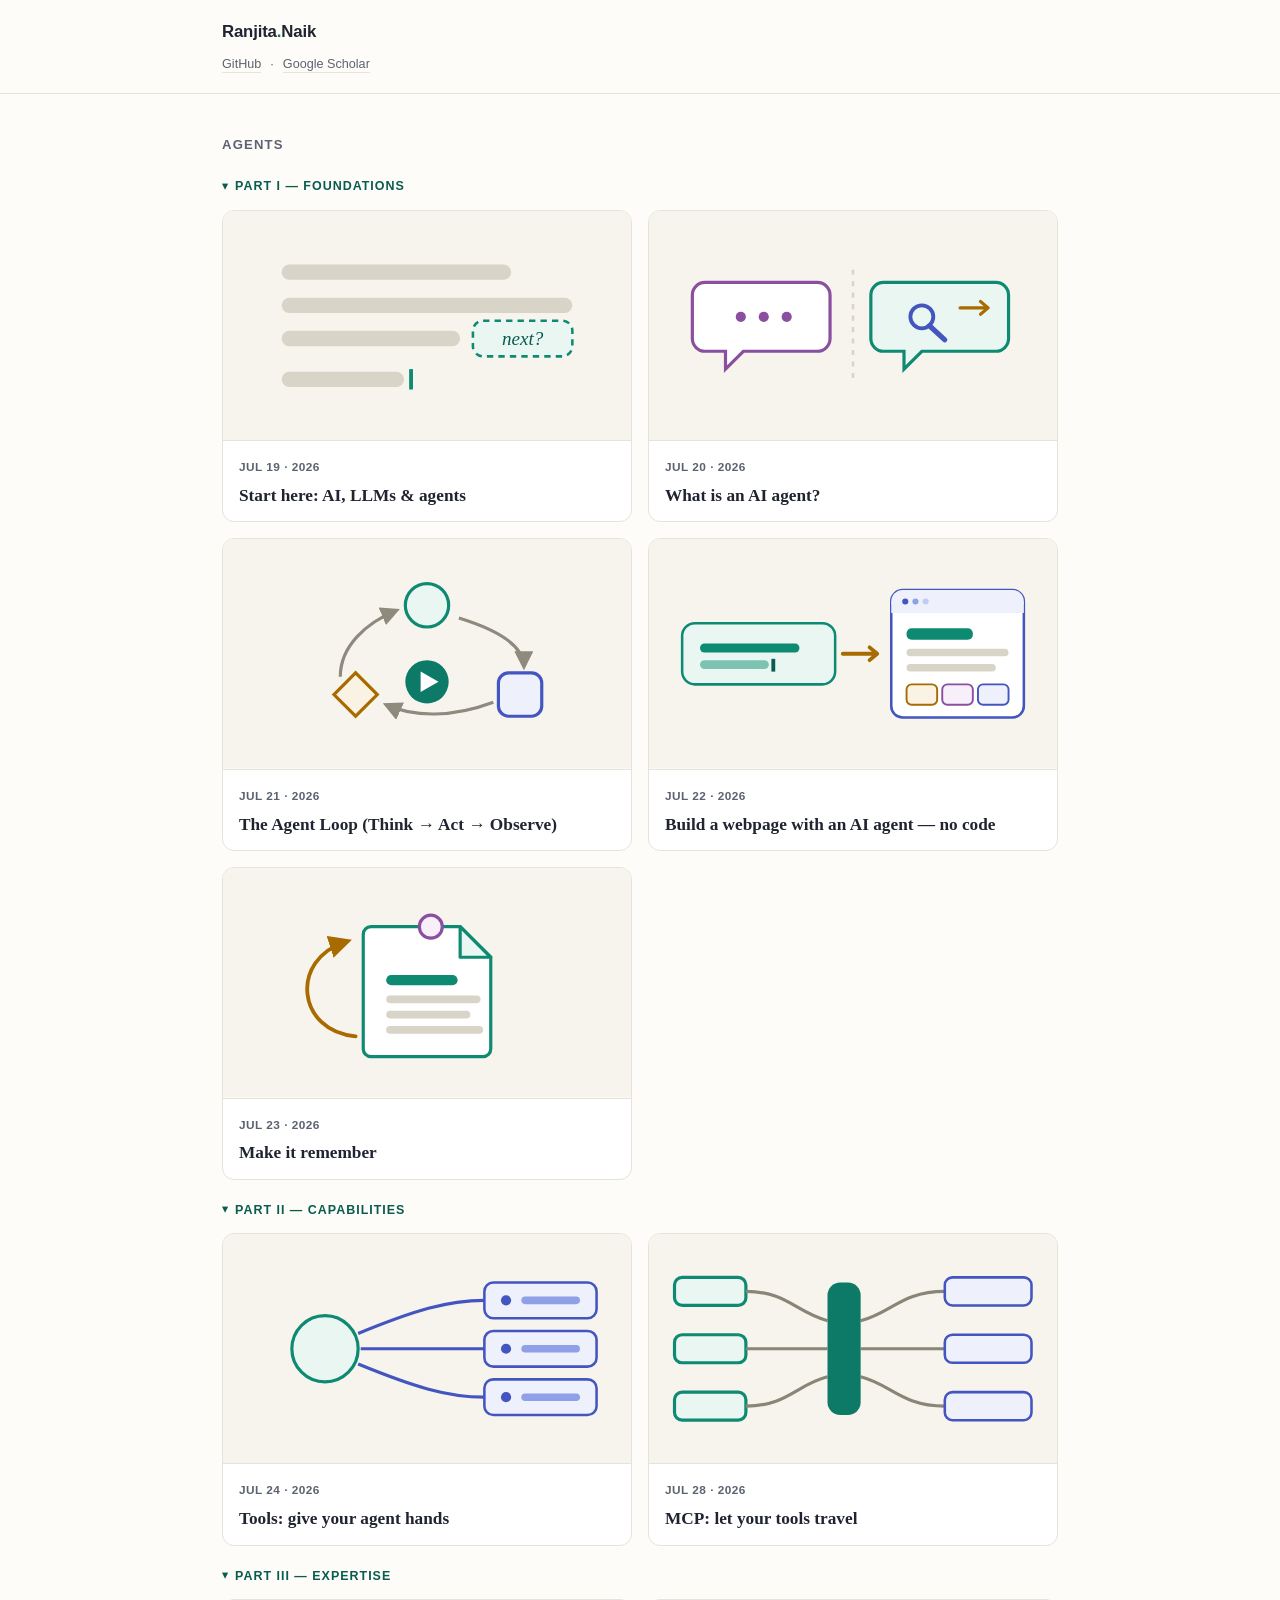
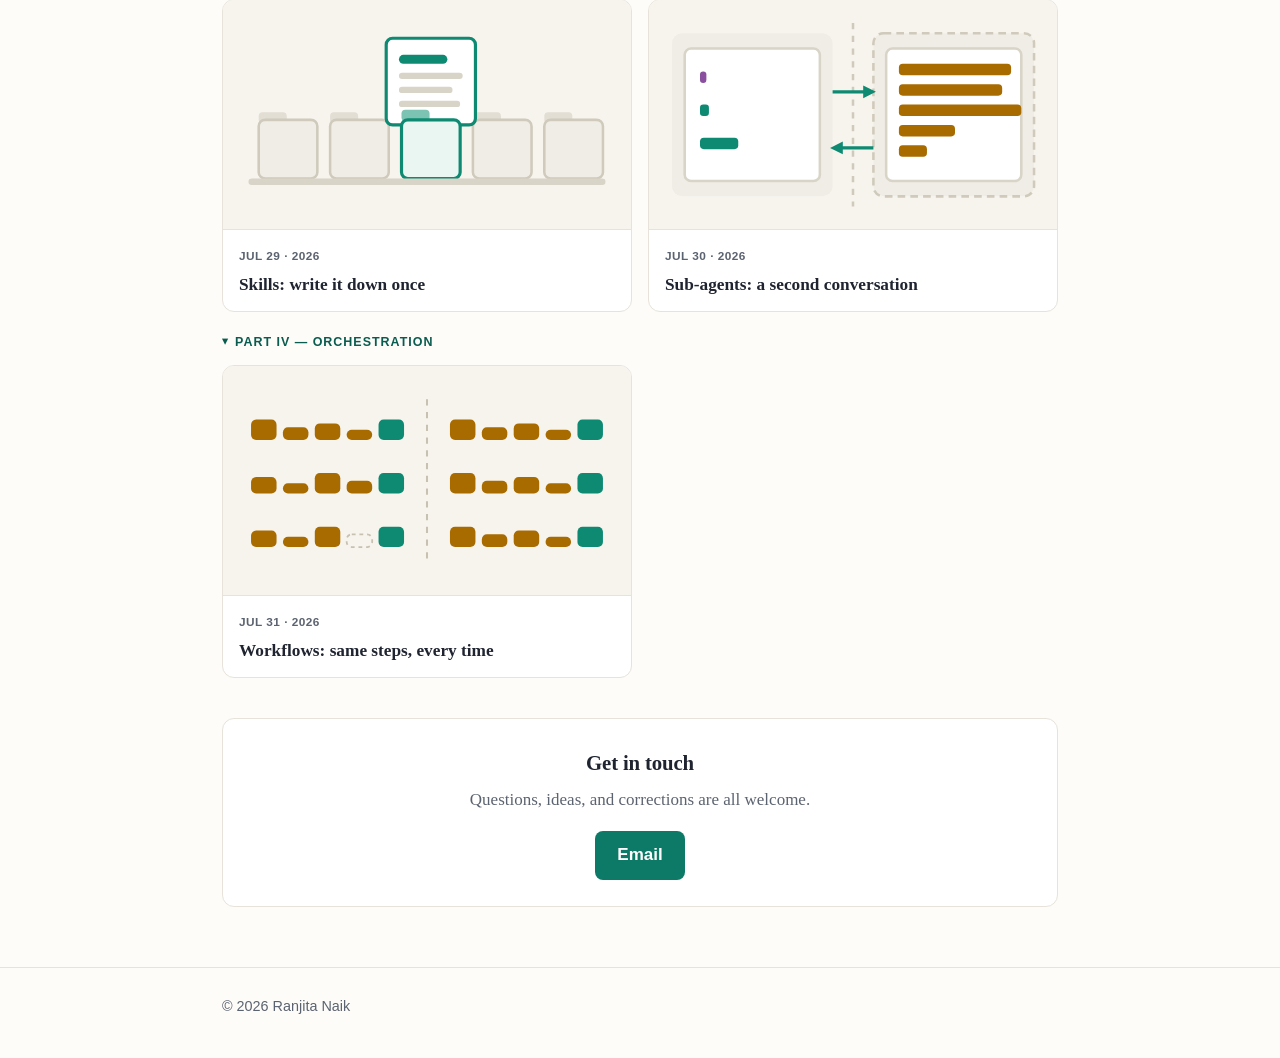
==== commit 52a30b9c: "Add files via upload" ====
--- a/index.html
+++ b/index.html
@@ -376,25 +376,69 @@
       <span class="cb"><span class="cd">Jul 29 · 2026</span><span class="ct">Skills: write it down once</span></span>
     </a>
     <a class="card" href="learn/sub-agents.html">
-<svg viewBox="0 0 320 180" role="img" aria-label="Thumbnail: two conversations divided by a dotted line. The left one holds three short bars; the right one is stacked with everything it read. One arrow crosses over carrying the instruction and one crosses back carrying the answer, and nothing else crosses.">
+<svg viewBox="0 0 320 180" role="img" aria-label="Thumbnail: two conversation panels side by side, split by a dotted line. The left one holds three very short bars; the right one is stacked with five long amber bars and is drawn in a dashed outline to show it closes. One arrow crosses to the right and one crosses back.">
+<rect width="320" height="180" fill="#f7f4ee"/>
+<path d="M160 18 L160 162" stroke="#cfcabb" stroke-width="2" stroke-dasharray="5 5"/>
+<rect x="18" y="26" width="126" height="128" rx="8" fill="#f0ede6"/>
+<rect x="28" y="38" width="106" height="104" rx="5" fill="#ffffff" stroke="#d9d4c8" stroke-width="2"/>
+<rect x="40" y="56" width="5" height="9" rx="2.5" fill="#8a4f9e"/>
+<rect x="40" y="82" width="7" height="9" rx="2.5" fill="#0e8a72"/>
+<rect x="40" y="108" width="30" height="9" rx="3" fill="#0e8a72"/>
+<rect x="176" y="26" width="126" height="128" rx="8" fill="#f0ede6" stroke="#cfcabb" stroke-width="2" stroke-dasharray="6 4"/>
+<rect x="186" y="38" width="106" height="104" rx="5" fill="#ffffff" stroke="#d9d4c8" stroke-width="2"/>
+<rect x="196" y="50" width="88" height="9" rx="3" fill="#a86b00"/>
+<rect x="196" y="66" width="81" height="9" rx="3" fill="#a86b00"/>
+<rect x="196" y="82" width="96" height="9" rx="3" fill="#a86b00"/>
+<rect x="196" y="98" width="44" height="9" rx="3" fill="#a86b00"/>
+<rect x="196" y="114" width="22" height="9" rx="3" fill="#a86b00"/>
+<path d="M144 72 L172 72" stroke="#0e8a72" stroke-width="2.5"/>
+<path d="M168 67 L178 72 L168 77 Z" fill="#0e8a72"/>
+<path d="M176 116 L148 116" stroke="#0e8a72" stroke-width="2.5"/>
+<path d="M152 111 L142 116 L152 121 Z" fill="#0e8a72"/>
+</svg>
+      <span class="cb"><span class="cd">Jul 30 · 2026</span><span class="ct">Sub-agents: a second conversation</span></span>
+    </a>
+  </div>
+  </details>
+  <details class="mgroup" open>
+  <summary>Part IV — Orchestration</summary>
+  <div class="grid">
+    <a class="card" href="learn/workflows.html">
+<svg viewBox="0 0 320 180" role="img" aria-label="Thumbnail: two stacks of runs. On the left, three rows of bars in a different order each time, and one row with a dashed gap where a check was never done. On the right, the same three rows in the identical order every time.">
 <rect width="320" height="180" fill="#f7f4ee"/>
 <path d="M 160 26 L 160 156" stroke="#c7c1b2" stroke-width="1.6" stroke-dasharray="5 5"/>
-<rect x="22" y="44" width="116" height="92" rx="8" fill="#ffffff" stroke="#e7e3da" stroke-width="1.5"/>
-<rect x="34" y="58" width="80" height="9" rx="4.5" fill="#8a4f9e"/>
-<rect x="34" y="86" width="80" height="9" rx="4.5" fill="#7cc3b4"/>
-<rect x="34" y="114" width="80" height="9" rx="4.5" fill="#0e8a72"/>
-<rect x="182" y="32" width="116" height="116" rx="8" fill="#ffffff" stroke="#cfcabb" stroke-width="1.5" stroke-dasharray="6 4"/>
-<rect x="194" y="44" width="92" height="9" rx="4.5" fill="#a86b00"/>
-<rect x="194" y="60" width="92" height="9" rx="4.5" fill="#a86b00"/>
-<rect x="194" y="76" width="92" height="9" rx="4.5" fill="#a86b00"/>
-<rect x="194" y="92" width="92" height="9" rx="4.5" fill="#a86b00"/>
-<rect x="194" y="108" width="92" height="9" rx="4.5" fill="#a86b00"/>
-<path d="M 140 70 L 172 70" stroke="#0e8a72" stroke-width="2.5"/>
-<path d="M 172 65 L 180 70 L 172 75 Z" fill="#0e8a72"/>
-<path d="M 180 112 L 148 112" stroke="#0e8a72" stroke-width="2.5"/>
-<path d="M 148 107 L 140 112 L 148 117 Z" fill="#0e8a72"/>
-</svg>
-      <span class="cb"><span class="cd">Jul 30 · 2026</span><span class="ct">Sub-agents: a second conversation</span></span>
+<rect x="22" y="42" width="20" height="16" rx="4" fill="#a86b00"/>
+<rect x="47" y="48" width="20" height="10" rx="4" fill="#a86b00"/>
+<rect x="72" y="45" width="20" height="13" rx="4" fill="#a86b00"/>
+<rect x="97" y="50" width="20" height="8" rx="4" fill="#a86b00"/>
+<rect x="122" y="42" width="20" height="16" rx="4" fill="#0e8a72"/>
+<rect x="22" y="87" width="20" height="13" rx="4" fill="#a86b00"/>
+<rect x="47" y="92" width="20" height="8" rx="4" fill="#a86b00"/>
+<rect x="72" y="84" width="20" height="16" rx="4" fill="#a86b00"/>
+<rect x="97" y="90" width="20" height="10" rx="4" fill="#a86b00"/>
+<rect x="122" y="84" width="20" height="16" rx="4" fill="#0e8a72"/>
+<rect x="22" y="129" width="20" height="13" rx="4" fill="#a86b00"/>
+<rect x="47" y="134" width="20" height="8" rx="4" fill="#a86b00"/>
+<rect x="72" y="126" width="20" height="16" rx="4" fill="#a86b00"/>
+<rect x="97" y="132" width="20" height="10" rx="4" fill="none" stroke="#c7c1b2" stroke-width="1.4" stroke-dasharray="3 3"/>
+<rect x="122" y="126" width="20" height="16" rx="4" fill="#0e8a72"/>
+<rect x="178" y="42" width="20" height="16" rx="4" fill="#a86b00"/>
+<rect x="203" y="48" width="20" height="10" rx="4" fill="#a86b00"/>
+<rect x="228" y="45" width="20" height="13" rx="4" fill="#a86b00"/>
+<rect x="253" y="50" width="20" height="8" rx="4" fill="#a86b00"/>
+<rect x="278" y="42" width="20" height="16" rx="4" fill="#0e8a72"/>
+<rect x="178" y="84" width="20" height="16" rx="4" fill="#a86b00"/>
+<rect x="203" y="90" width="20" height="10" rx="4" fill="#a86b00"/>
+<rect x="228" y="87" width="20" height="13" rx="4" fill="#a86b00"/>
+<rect x="253" y="92" width="20" height="8" rx="4" fill="#a86b00"/>
+<rect x="278" y="84" width="20" height="16" rx="4" fill="#0e8a72"/>
+<rect x="178" y="126" width="20" height="16" rx="4" fill="#a86b00"/>
+<rect x="203" y="132" width="20" height="10" rx="4" fill="#a86b00"/>
+<rect x="228" y="129" width="20" height="13" rx="4" fill="#a86b00"/>
+<rect x="253" y="134" width="20" height="8" rx="4" fill="#a86b00"/>
+<rect x="278" y="126" width="20" height="16" rx="4" fill="#0e8a72"/>
+</svg>
+      <span class="cb"><span class="cd">Jul 31 · 2026</span><span class="ct">Workflows: same steps, every time</span></span>
     </a>
   </div>
   </details>
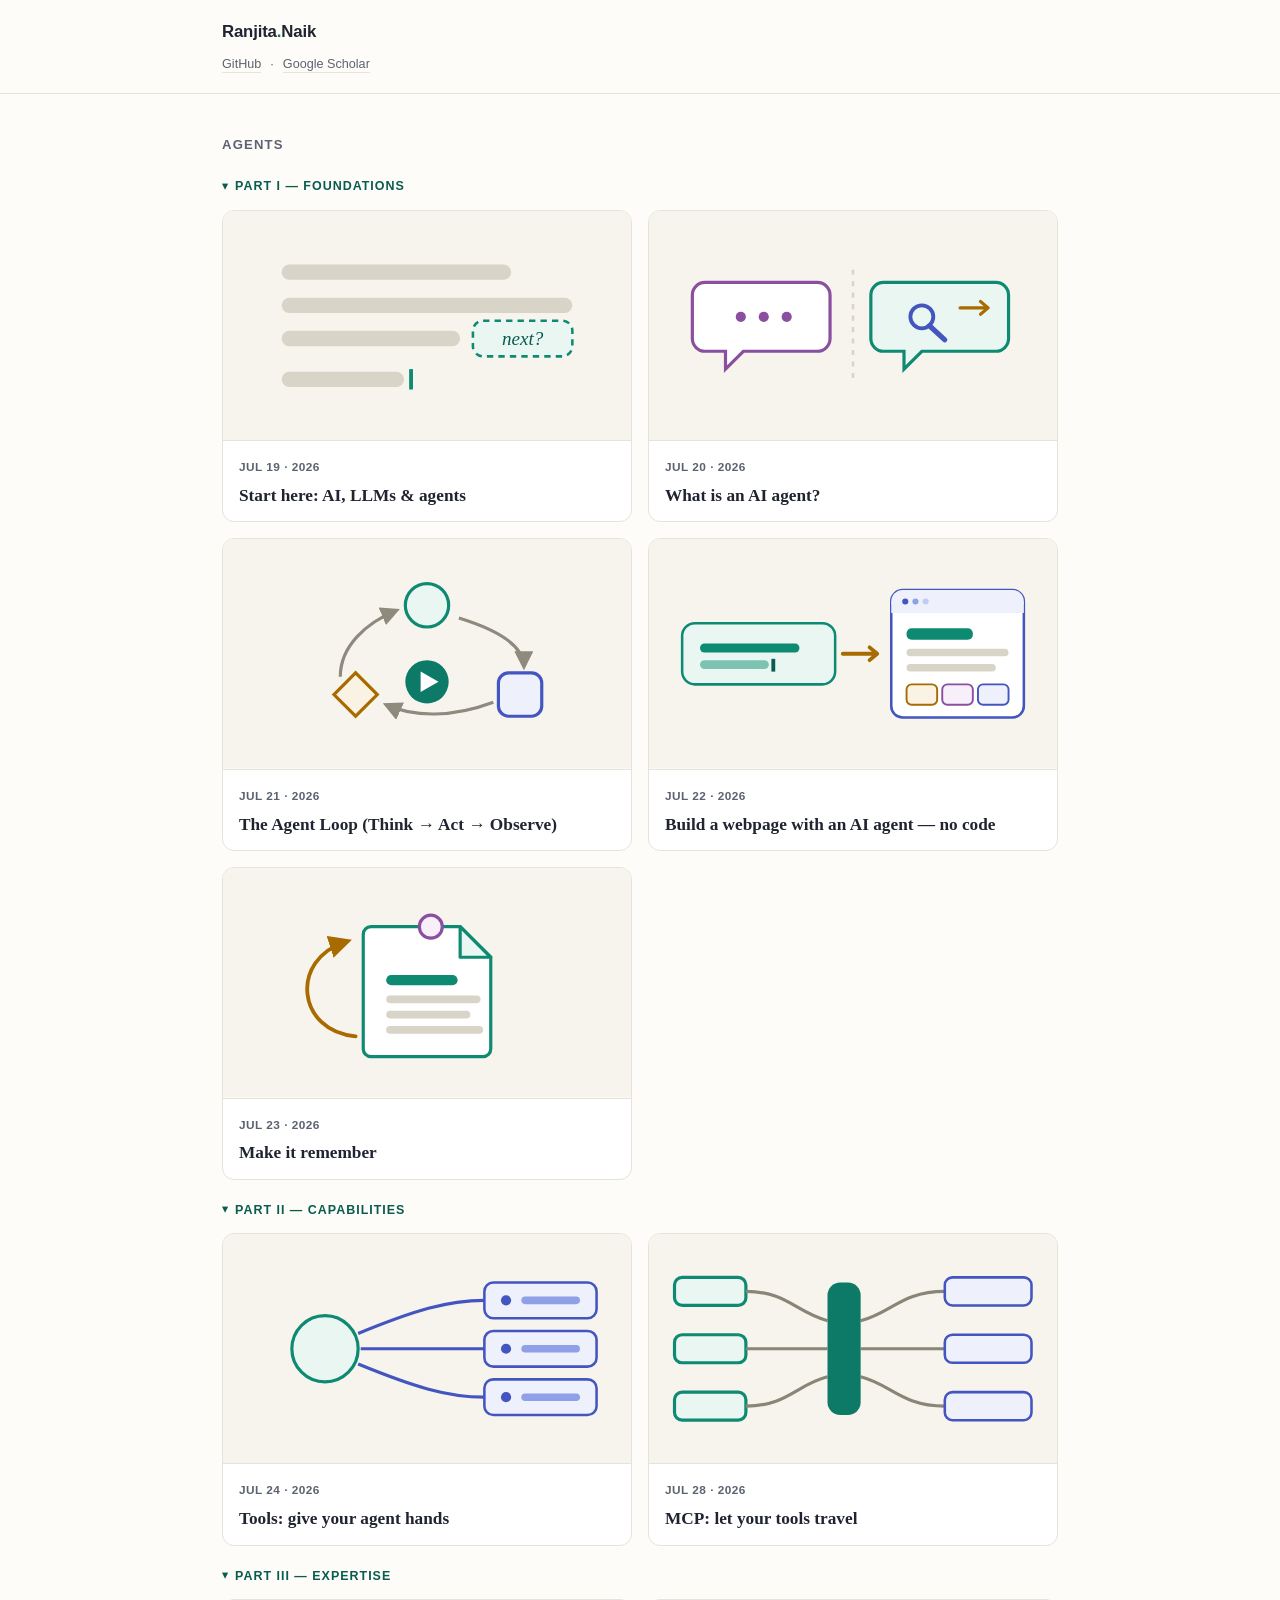
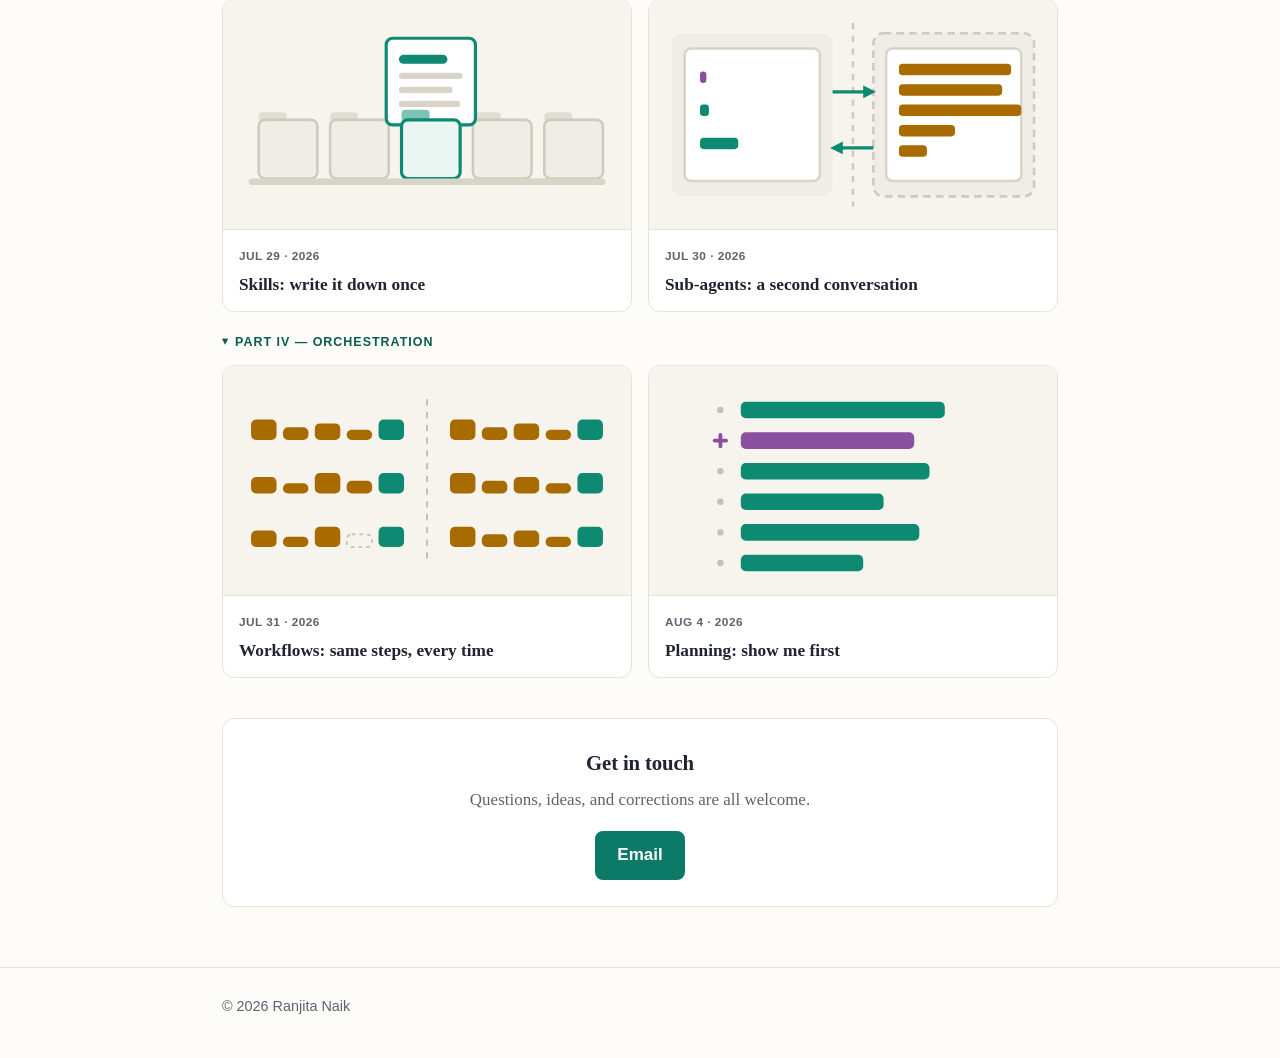
==== commit 904c3502: "Add files via upload" ====
--- a/index.html
+++ b/index.html
@@ -440,6 +440,25 @@
 </svg>
       <span class="cb"><span class="cd">Jul 31 · 2026</span><span class="ct">Workflows: same steps, every time</span></span>
     </a>
+    <a class="card" href="learn/planning.html">
+<svg viewBox="0 0 320 180" role="img" aria-label="Thumbnail: a plan drawn as a stack of teal bars, with one purple bar inserted near the top and marked with a plus — a correction added to the plan before any of it ran.">
+<rect width="320" height="180" fill="#f7f4ee"/>
+<circle cx="56" cy="34.5" r="2.5" fill="#c7c1b2"/>
+<rect x="72" y="28" width="160" height="13" rx="4" fill="#0e8a72"/>
+<rect x="50" y="57" width="12" height="3" rx="1.5" fill="#8a4f9e"/>
+<rect x="54.5" y="52.5" width="3" height="12" rx="1.5" fill="#8a4f9e"/>
+<rect x="72" y="52" width="136" height="13" rx="4" fill="#8a4f9e"/>
+<circle cx="56" cy="82.5" r="2.5" fill="#c7c1b2"/>
+<rect x="72" y="76" width="148" height="13" rx="4" fill="#0e8a72"/>
+<circle cx="56" cy="106.5" r="2.5" fill="#c7c1b2"/>
+<rect x="72" y="100" width="112" height="13" rx="4" fill="#0e8a72"/>
+<circle cx="56" cy="130.5" r="2.5" fill="#c7c1b2"/>
+<rect x="72" y="124" width="140" height="13" rx="4" fill="#0e8a72"/>
+<circle cx="56" cy="154.5" r="2.5" fill="#c7c1b2"/>
+<rect x="72" y="148" width="96" height="13" rx="4" fill="#0e8a72"/>
+</svg>
+      <span class="cb"><span class="cd">Aug 4 · 2026</span><span class="ct">Planning: show me first</span></span>
+    </a>
   </div>
   </details>
   </div>
